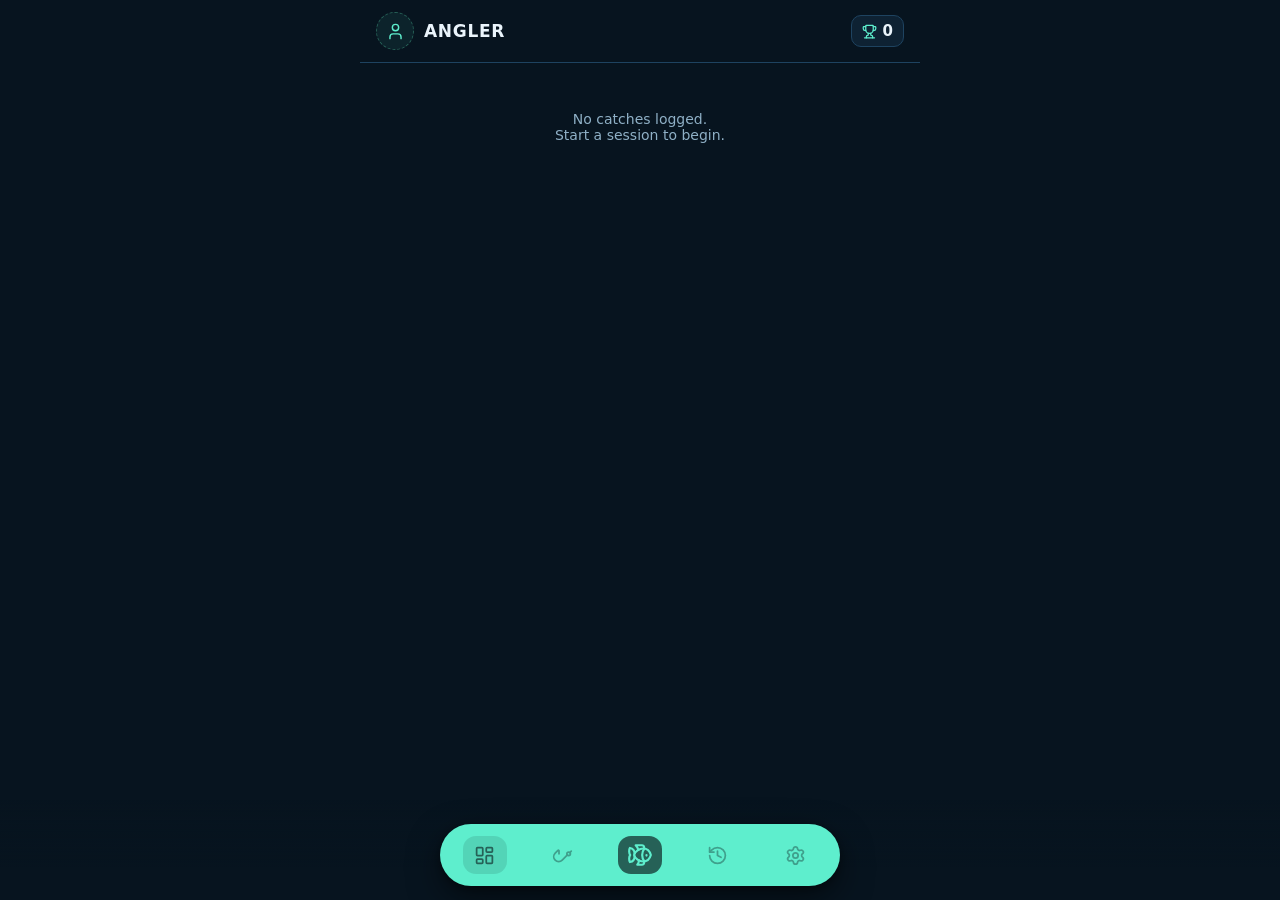
==== pages/app/index.html @ 23b70803 "Kerpesk 3.0 : PWA trilingue L'app parle desormais français, anglais et espagnol — celle du telephone" ====
<!doctype html>
<html lang="fr">
  <head>
    <meta charset="UTF-8" />
    <!-- Surtout pas d'`interactive-widget` ici : sur Android, `adjustResize` rétrécit déjà la
         fenêtre native, et demander en plus au moteur web de retrancher le clavier soustrait sa
         hauteur deux fois — la WebView tombait à 54 pixels sur Huawei. -->
    <meta name="viewport" content="width=device-width, initial-scale=1.0, viewport-fit=cover, maximum-scale=1" />
    <meta name="theme-color" content="#07141f" />
    <meta name="apple-mobile-web-app-capable" content="yes" />
    <meta name="apple-mobile-web-app-status-bar-style" content="black-translucent" />
    <link rel="icon" href="favicon-32.png" />
    <link rel="apple-touch-icon" href="apple-touch-icon.png" />
    <!-- iOS n'affiche un splash coloré que si l'image correspond exactement (en pixels) à
         l'appareil ; une par modèle listé dans scripts/build-splash.mjs. -->
    <link
      rel="apple-touch-startup-image"
      href="apple-splash-iphone-13-pro.png"
      media="(device-width: 390px) and (device-height: 844px) and (-webkit-device-pixel-ratio: 3) and (orientation: portrait)"
    />
    <title>Kerpesk — Carnet de pêche</title>
    <script type="module" crossorigin src="./assets/index-D8TaATjX.js"></script>
    <link rel="stylesheet" crossorigin href="./assets/index-BK7zhjWO.css">
  <link rel="manifest" href="./manifest.webmanifest"><script id="vite-plugin-pwa:register-sw" src="./registerSW.js"></script></head>
  <body>
    <div id="root"></div>
  </body>
</html>
---- pages/app/assets/index-BK7zhjWO.css ----
.leaflet-pane,.leaflet-tile,.leaflet-marker-icon,.leaflet-marker-shadow,.leaflet-tile-container,.leaflet-pane>svg,.leaflet-pane>canvas,.leaflet-zoom-box,.leaflet-image-layer,.leaflet-layer{position:absolute;top:0;left:0}.leaflet-container{overflow:hidden}.leaflet-tile,.leaflet-marker-icon,.leaflet-marker-shadow{-webkit-user-select:none;user-select:none;-webkit-user-drag:none}.leaflet-tile::selection{background:0 0}.leaflet-safari .leaflet-tile{image-rendering:-webkit-optimize-contrast}.leaflet-safari .leaflet-tile-container{-webkit-transform-origin:0 0;width:1600px;height:1600px}.leaflet-marker-icon,.leaflet-marker-shadow{display:block}.leaflet-container .leaflet-overlay-pane svg{max-width:none!important;max-height:none!important}.leaflet-container .leaflet-marker-pane img,.leaflet-container .leaflet-shadow-pane img,.leaflet-container .leaflet-tile-pane img,.leaflet-container img.leaflet-image-layer,.leaflet-container .leaflet-tile{width:auto;padding:0;max-width:none!important;max-height:none!important}.leaflet-container img.leaflet-tile{mix-blend-mode:plus-lighter}.leaflet-container.leaflet-touch-zoom{-ms-touch-action:pan-x pan-y;touch-action:pan-x pan-y}.leaflet-container.leaflet-touch-drag{-ms-touch-action:pinch-zoom;touch-action:none;touch-action:pinch-zoom}.leaflet-container.leaflet-touch-drag.leaflet-touch-zoom{-ms-touch-action:none;touch-action:none}.leaflet-container{-webkit-tap-highlight-color:transparent}.leaflet-container a{-webkit-tap-highlight-color:#33b5e566}.leaflet-tile{filter:inherit;visibility:hidden}.leaflet-tile-loaded{visibility:inherit}.leaflet-zoom-box{box-sizing:border-box;z-index:800;width:0;height:0}.leaflet-overlay-pane svg{-moz-user-select:none}.leaflet-pane{z-index:400}.leaflet-tile-pane{z-index:200}.leaflet-overlay-pane{z-index:400}.leaflet-shadow-pane{z-index:500}.leaflet-marker-pane{z-index:600}.leaflet-tooltip-pane{z-index:650}.leaflet-popup-pane{z-index:700}.leaflet-map-pane canvas{z-index:100}.leaflet-map-pane svg{z-index:200}.leaflet-vml-shape{width:1px;height:1px}.lvml{behavior:url(#default#VML);display:inline-block;position:absolute}.leaflet-control{z-index:800;pointer-events:visiblePainted;pointer-events:auto;position:relative}.leaflet-top,.leaflet-bottom{z-index:1000;pointer-events:none;position:absolute}.leaflet-top{top:0}.leaflet-right{right:0}.leaflet-bottom{bottom:0}.leaflet-left{left:0}.leaflet-control{float:left;clear:both}.leaflet-right .leaflet-control{float:right}.leaflet-top .leaflet-control{margin-top:10px}.leaflet-bottom .leaflet-control{margin-bottom:10px}.leaflet-left .leaflet-control{margin-left:10px}.leaflet-right .leaflet-control{margin-right:10px}.leaflet-fade-anim .leaflet-popup{opacity:0;transition:opacity .2s linear}.leaflet-fade-anim .leaflet-map-pane .leaflet-popup{opacity:1}.leaflet-zoom-animated{transform-origin:0 0}svg.leaflet-zoom-animated{will-change:transform}.leaflet-zoom-anim .leaflet-zoom-animated{-webkit-transition:-webkit-transform .25s cubic-bezier(0,0,.25,1);-moz-transition:-moz-transform .25s cubic-bezier(0,0,.25,1);transition:transform .25s cubic-bezier(0,0,.25,1)}.leaflet-zoom-anim .leaflet-tile,.leaflet-pan-anim .leaflet-tile{transition:none}.leaflet-zoom-anim .leaflet-zoom-hide{visibility:hidden}.leaflet-interactive{cursor:pointer}.leaflet-grab{cursor:-webkit-grab;cursor:-moz-grab;cursor:grab}.leaflet-crosshair,.leaflet-crosshair .leaflet-interactive{cursor:crosshair}.leaflet-popup-pane,.leaflet-control{cursor:auto}.leaflet-dragging .leaflet-grab,.leaflet-dragging .leaflet-grab .leaflet-interactive,.leaflet-dragging .leaflet-marker-draggable{cursor:move;cursor:-webkit-grabbing;cursor:-moz-grabbing;cursor:grabbing}.leaflet-marker-icon,.leaflet-marker-shadow,.leaflet-image-layer,.leaflet-pane>svg path,.leaflet-tile-container{pointer-events:none}.leaflet-marker-icon.leaflet-interactive,.leaflet-image-layer.leaflet-interactive,.leaflet-pane>svg path.leaflet-interactive,svg.leaflet-image-layer.leaflet-interactive path{pointer-events:visiblePainted;pointer-events:auto}.leaflet-container{outline-offset:1px;background:#ddd}.leaflet-container a{color:#0078a8}.leaflet-zoom-box{background:#ffffff80;border:2px dotted #38f}.leaflet-container{font-family:Helvetica Neue,Arial,Helvetica,sans-serif;font-size:.75rem;line-height:1.5}.leaflet-bar{border-radius:4px;box-shadow:0 1px 5px #000000a6}.leaflet-bar a{text-align:center;color:#000;background-color:#fff;border-bottom:1px solid #ccc;width:26px;height:26px;line-height:26px;text-decoration:none;display:block}.leaflet-bar a,.leaflet-control-layers-toggle{background-position:50%;background-repeat:no-repeat;display:block}.leaflet-bar a:hover,.leaflet-bar a:focus{background-color:#f4f4f4}.leaflet-bar a:first-child{border-top-left-radius:4px;border-top-right-radius:4px}.leaflet-bar a:last-child{border-bottom:none;border-bottom-right-radius:4px;border-bottom-left-radius:4px}.leaflet-bar a.leaflet-disabled{cursor:default;color:#bbb;background-color:#f4f4f4}.leaflet-touch .leaflet-bar a{width:30px;height:30px;line-height:30px}.leaflet-touch .leaflet-bar a:first-child{border-top-left-radius:2px;border-top-right-radius:2px}.leaflet-touch .leaflet-bar a:last-child{border-bottom-right-radius:2px;border-bottom-left-radius:2px}.leaflet-control-zoom-in,.leaflet-control-zoom-out{text-indent:1px;font:700 18px Lucida Console,Monaco,monospace}.leaflet-touch .leaflet-control-zoom-in,.leaflet-touch .leaflet-control-zoom-out{font-size:22px}.leaflet-control-layers{background:#fff;border-radius:5px;box-shadow:0 1px 5px #0006}.leaflet-control-layers-toggle{background-image:url([data-uri]);width:36px;height:36px}.leaflet-retina .leaflet-control-layers-toggle{background-image:url([data-uri]);background-size:26px 26px}.leaflet-touch .leaflet-control-layers-toggle{width:44px;height:44px}.leaflet-control-layers .leaflet-control-layers-list,.leaflet-control-layers-expanded .leaflet-control-layers-toggle{display:none}.leaflet-control-layers-expanded .leaflet-control-layers-list{display:block;position:relative}.leaflet-control-layers-expanded{color:#333;background:#fff;padding:6px 10px 6px 6px}.leaflet-control-layers-scrollbar{padding-right:5px;overflow:hidden scroll}.leaflet-control-layers-selector{margin-top:2px;position:relative;top:1px}.leaflet-control-layers label{font-size:1.08333em;display:block}.leaflet-control-layers-separator{border-top:1px solid #ddd;height:0;margin:5px -10px 5px -6px}.leaflet-default-icon-path{background-image:url([data-uri])}.leaflet-container .leaflet-control-attribution{background:#fffc;margin:0}.leaflet-control-attribution,.leaflet-control-scale-line{color:#333;padding:0 5px;line-height:1.4}.leaflet-control-attribution a{text-decoration:none}.leaflet-control-attribution a:hover,.leaflet-control-attribution a:focus{text-decoration:underline}.leaflet-attribution-flag{width:1em;height:.6669em;vertical-align:baseline!important;display:inline!important}.leaflet-left .leaflet-control-scale{margin-left:5px}.leaflet-bottom .leaflet-control-scale{margin-bottom:5px}.leaflet-control-scale-line{white-space:nowrap;box-sizing:border-box;text-shadow:1px 1px #fff;background:#fffc;border:2px solid #777;border-top:none;padding:2px 5px 1px;line-height:1.1}.leaflet-control-scale-line:not(:first-child){border-top:2px solid #777;border-bottom:none;margin-top:-2px}.leaflet-control-scale-line:not(:first-child):not(:last-child){border-bottom:2px solid #777}.leaflet-touch .leaflet-control-attribution,.leaflet-touch .leaflet-control-layers,.leaflet-touch .leaflet-bar{box-shadow:none}.leaflet-touch .leaflet-control-layers,.leaflet-touch .leaflet-bar{background-clip:padding-box;border:2px solid #0003}.leaflet-popup{text-align:center;margin-bottom:20px;position:absolute}.leaflet-popup-content-wrapper{text-align:left;border-radius:12px;padding:1px}.leaflet-popup-content{min-height:1px;margin:13px 24px 13px 20px;font-size:1.08333em;line-height:1.3}.leaflet-popup-content p{margin:1.3em 0}.leaflet-popup-tip-container{pointer-events:none;width:40px;height:20px;margin-top:-1px;margin-left:-20px;position:absolute;left:50%;overflow:hidden}.leaflet-popup-tip{pointer-events:auto;width:17px;height:17px;margin:-10px auto 0;padding:1px;transform:rotate(45deg)}.leaflet-popup-content-wrapper,.leaflet-popup-tip{color:#333;background:#fff;box-shadow:0 3px 14px #0006}.leaflet-container a.leaflet-popup-close-button{text-align:center;color:#757575;background:0 0;border:none;width:24px;height:24px;font:16px/24px Tahoma,Verdana,sans-serif;text-decoration:none;position:absolute;top:0;right:0}.leaflet-container a.leaflet-popup-close-button:hover,.leaflet-container a.leaflet-popup-close-button:focus{color:#585858}.leaflet-popup-scrolled{overflow:auto}.leaflet-oldie .leaflet-popup-content-wrapper{-ms-zoom:1}.leaflet-oldie .leaflet-popup-tip{-ms-filter:"progid:DXImageTransform.Microsoft.Matrix(M11=0.70710678, M12=0.70710678, M21=-0.70710678, M22=0.70710678)";width:24px;filter:progid:DXImageTransform.Microsoft.Matrix(M11=.707107, M12=.707107, M21=-.707107, M22=.707107);margin:0 auto}.leaflet-oldie .leaflet-control-zoom,.leaflet-oldie .leaflet-control-layers,.leaflet-oldie .leaflet-popup-content-wrapper,.leaflet-oldie .leaflet-popup-tip{border:1px solid #999}.leaflet-div-icon{background:#fff;border:1px solid #666}.leaflet-tooltip{color:#222;white-space:nowrap;-webkit-user-select:none;user-select:none;pointer-events:none;background-color:#fff;border:1px solid #fff;border-radius:3px;padding:6px;position:absolute;box-shadow:0 1px 3px #0006}.leaflet-tooltip.leaflet-interactive{cursor:pointer;pointer-events:auto}.leaflet-tooltip-top:before,.leaflet-tooltip-bottom:before,.leaflet-tooltip-left:before,.leaflet-tooltip-right:before{pointer-events:none;content:"";background:0 0;border:6px solid #0000;position:absolute}.leaflet-tooltip-bottom{margin-top:6px}.leaflet-tooltip-top{margin-top:-6px}.leaflet-tooltip-bottom:before,.leaflet-tooltip-top:before{margin-left:-6px;left:50%}.leaflet-tooltip-top:before{border-top-color:#fff;margin-bottom:-12px;bottom:0}.leaflet-tooltip-bottom:before{border-bottom-color:#fff;margin-top:-12px;margin-left:-6px;top:0}.leaflet-tooltip-left{margin-left:-6px}.leaflet-tooltip-right{margin-left:6px}.leaflet-tooltip-left:before,.leaflet-tooltip-right:before{margin-top:-6px;top:50%}.leaflet-tooltip-left:before{border-left-color:#fff;margin-right:-12px;right:0}.leaflet-tooltip-right:before{border-right-color:#fff;margin-left:-12px;left:0}@media print{.leaflet-control{-webkit-print-color-adjust:exact;print-color-adjust:exact}}.leaflet-cluster-anim .leaflet-marker-icon,.leaflet-cluster-anim .leaflet-marker-shadow{-webkit-transition:-webkit-transform .3s ease-out,opacity .3s ease-in;-o-transition:-o-transform .3s ease-out, opacity .3s ease-in;-moz-transition:-moz-transform .3s ease-out,opacity .3s ease-in;transition:transform .3s ease-out,opacity .3s ease-in}.leaflet-cluster-spider-leg{-webkit-transition:-webkit-stroke-dashoffset .3s ease-out,-webkit-stroke-opacity .3s ease-in;-o-transition:-o-stroke-dashoffset .3s ease-out, -o-stroke-opacity .3s ease-in;-moz-transition:-moz-stroke-dashoffset .3s ease-out,-moz-stroke-opacity .3s ease-in;transition:stroke-dashoffset .3s ease-out,stroke-opacity .3s ease-in}:root{--bg:#07141f;--surface:#0e2233;--surface-2:#143046;--line:#1e4360;--text:#eaf4fb;--muted:#8fb0c6;--accent:#5eeecd;--accent-dim:#266157;--warn:#ffb454;--danger:#ff6b6b;--radius:14px;--lightningcss-light: ;--lightningcss-dark:initial;color-scheme:dark}*{box-sizing:border-box;-webkit-tap-highlight-color:transparent}html,body,#root{min-height:100%}@supports (height:100dvh){html,body,#root{min-height:100dvh}}html{background:var(--bg)}body{background:var(--bg);color:var(--text);overscroll-behavior-y:none;margin:0;font-family:-apple-system,BlinkMacSystemFont,Segoe UI,system-ui,sans-serif;font-size:15px}.app{flex-direction:column;max-width:560px;min-height:100%;margin:0 auto;display:flex}.screen{padding:16px 16px calc(104px + env(safe-area-inset-bottom));flex:1}.topbar{z-index:10;padding:calc(12px + env(safe-area-inset-top)) 16px 12px;background:var(--bg);border-bottom:1px solid var(--line);justify-content:space-between;align-items:center;gap:12px;display:flex;position:sticky;top:0}.topbar h1{letter-spacing:.04em;text-transform:uppercase;margin:0;font-size:17px}.topbar-actions{gap:8px;display:flex}.topbar-back{align-items:center;gap:12px;display:flex}.capsule-badges{background:var(--surface);border:1px solid var(--line);color:inherit;font:inherit;font-variant-numeric:tabular-nums;cursor:pointer;border-radius:10px;flex-shrink:0;align-items:center;gap:6px;padding:6px 10px;font-weight:600;display:flex}.capsule-badges svg{color:var(--accent)}.capsule-badges:active{background:var(--surface-2)}.profil-lien{min-width:0;color:inherit;cursor:pointer;background:0 0;border:0;align-items:center;gap:10px;padding:0;display:flex}.profil-lien h1{text-overflow:ellipsis;white-space:nowrap;overflow:hidden}.profil-lien:active{opacity:.6}.avatar{object-fit:cover;background:var(--surface-2);border:1px solid var(--line);border-radius:50%;flex-shrink:0}.avatar.placeholder{letter-spacing:.04em;color:var(--accent);background:var(--surface-2);justify-content:center;align-items:center;font-weight:700;display:flex}.avatar.placeholder.vide{border:1.5px dashed var(--accent-dim);background:#5eeecd12}.profil-hero{flex-direction:column;align-items:center;padding:8px 0 4px;display:flex}.avatar-edit{cursor:pointer;background:0 0;border:0;border-radius:50%;padding:0;position:relative}.avatar-badge{background:var(--accent);color:#052015;border:3px solid var(--bg);border-radius:50%;justify-content:center;align-items:center;width:32px;height:32px;display:flex;position:absolute;bottom:0;right:0}.section-head{justify-content:space-between;align-items:baseline;gap:12px;display:flex}.section-head h2{margin-bottom:10px}.lien{color:var(--accent);cursor:pointer;background:0 0;border:0;padding:0;font-size:12px;font-weight:600}.lien:active{opacity:.6}.credit{text-align:center;color:var(--muted);opacity:.7;margin:28px 0 0;font-size:12px;line-height:1.5}.aide{color:var(--muted);margin:0;font-size:13px;line-height:1.45}.accordeon{border:0;border-bottom:1px solid var(--line);width:100%;color:var(--muted);letter-spacing:.08em;text-transform:uppercase;cursor:pointer;background:0 0;align-items:center;gap:8px;margin-bottom:10px;padding:8px 2px;font-size:12px;font-weight:600;display:flex}.accordeon:active{color:var(--text)}.accordeon .titre{text-align:left;flex:1}.accordeon .compteur{font-variant-numeric:tabular-nums;letter-spacing:0}.accordeon .compteur.complet{color:var(--accent)}.accordeon .chevron{flex-shrink:0;transition:transform .18s}.accordeon .chevron.ferme{transform:rotate(-90deg)}.onglets{background:var(--surface);border:1px solid var(--line);border-radius:12px;gap:4px;margin-bottom:10px;padding:4px;display:flex}.onglets button{min-width:0;color:var(--muted);cursor:pointer;background:0 0;border:0;border-radius:9px;flex:1;padding:9px 6px;font-size:12px;font-weight:600;line-height:1.2;transition:background .15s,color .15s}.onglets button.actif{background:var(--accent-dim);color:var(--accent)}.jauge{background:var(--surface-2);border:1px solid var(--line);border-radius:4px;height:8px;overflow:hidden}.jauge-fill{background:linear-gradient(90deg, var(--accent-dim), var(--accent));height:100%}.badge-row{opacity:.55;align-items:center}.badge-row.obtenu{opacity:1;border-color:var(--accent-dim)}.badge-icon{background:var(--surface-2);border:1px solid var(--line);width:42px;height:42px;color:var(--muted);border-radius:12px;flex-shrink:0;justify-content:center;align-items:center;display:flex}.badge-row.obtenu .badge-icon{border-color:var(--accent-dim);color:var(--accent);background:#5eeecd24}.badge-titre{font-size:14px;font-weight:600;line-height:1.25}.badge-row .meta{white-space:normal}.app:after{content:"";z-index:15;pointer-events:none;background:linear-gradient(to top, var(--bg) 32%, #07141f00);height:100px;position:fixed;bottom:0;left:0;right:0}.nav{bottom:calc(14px + env(safe-area-inset-bottom));z-index:20;background:var(--accent);border-radius:999px;align-items:center;width:calc(100% - 28px);max-width:400px;height:62px;margin:0 auto;padding:0 6px;display:flex;position:fixed;left:0;right:0;box-shadow:0 12px 32px #00000080,0 2px 8px #00000059}.nav button{min-width:0;height:100%;color:var(--accent-dim);opacity:.55;cursor:pointer;background:0 0;border:0;flex:1;justify-content:center;align-items:center;padding:0;display:flex}.nav button.active{opacity:1}.nav .nav-icone{border-radius:13px;justify-content:center;align-items:center;width:44px;height:38px;transition:background .18s,transform .15s;display:flex;position:relative}.nav button.active .nav-icone{background:#2661572e}.nav button:active .nav-icone{transform:scale(.9)}.nav button.centre{opacity:1;color:var(--accent)}.nav button.centre .nav-icone{background:var(--accent-dim)}.nav .dot{background:var(--warn);border:2.5px solid var(--accent);border-radius:50%;width:12px;height:12px;position:absolute;top:-3px;right:-3px}.kpi-grid{grid-template-columns:repeat(2,1fr);gap:10px;display:grid}.kpi{background:var(--surface);border:1px solid var(--line);border-radius:var(--radius);padding:12px}.kpi.wide{grid-column:span 2}.kpi-lien{text-align:left;width:100%;color:inherit;font:inherit;cursor:pointer;display:block;position:relative}.kpi-lien:active{background:var(--surface-2)}.kpi-pied{border-top:1px solid var(--line);color:var(--muted);justify-content:space-between;align-items:center;gap:8px;margin-top:12px;padding-top:10px;font-size:13px;display:flex}.kpi-pied svg{flex-shrink:0}.toasts{left:0;right:0;bottom:calc(90px + env(safe-area-inset-bottom));z-index:25;pointer-events:none;flex-direction:column;gap:8px;width:calc(100% - 28px);max-width:400px;margin:0 auto;display:flex;position:fixed}.toast{border:1px solid var(--accent-dim);background:var(--surface);width:100%;color:var(--text);text-align:left;font:inherit;cursor:pointer;pointer-events:auto;border-radius:16px;align-items:center;gap:12px;padding:12px 14px;animation:.28s toast-entree;display:flex;box-shadow:0 10px 28px #00000080}@keyframes toast-entree{0%{opacity:0;transform:translateY(14px)}}@media (prefers-reduced-motion:reduce){.toast{animation:none}}.toast-icone{border:1px solid var(--accent-dim);width:40px;height:40px;color:var(--accent);background:#5eeecd24;border-radius:12px;flex-shrink:0;justify-content:center;align-items:center;display:flex}.toast-texte{flex-direction:column;min-width:0;display:flex}.toast-titre{letter-spacing:.08em;text-transform:uppercase;color:var(--accent);font-size:10px;font-weight:700}.toast-badge{margin-top:2px;font-size:14px;font-weight:600;line-height:1.25}.kpi .label{letter-spacing:.06em;text-transform:uppercase;color:var(--muted);align-items:center;gap:7px;font-size:11px;display:flex}.kpi .label svg{color:var(--accent);flex-shrink:0}.kpi .value{margin-top:6px;font-size:26px;font-weight:700;line-height:1.1}.kpi .value.sm{font-size:17px}.kpi .hint{color:var(--muted);margin-top:2px;font-size:12px}.card{background:var(--surface);border:1px solid var(--line);border-radius:var(--radius);padding:14px}section{margin-top:22px}section>h2,.section-head h2{letter-spacing:.08em;text-transform:uppercase;color:var(--muted);margin:0 0 10px;font-size:12px}table{border-collapse:collapse;width:100%;font-size:13px}th,td{text-align:right;border-bottom:1px solid var(--line);padding:8px 6px}th{letter-spacing:.06em;text-transform:uppercase;color:var(--muted);font-size:10px;font-weight:600}th:first-child,td:first-child{text-align:left}tr:last-child td{border-bottom:0}td.zero{color:#3a5f7a}.scroll-x{-webkit-overflow-scrolling:touch;overflow-x:auto}.card.scroll-x{padding-left:0;padding-right:0}.scroll-x th:first-child,.scroll-x td:first-child{padding-left:14px}.scroll-x th:last-child,.scroll-x td:last-child{padding-right:14px}.scroll-x th,.scroll-x td{white-space:nowrap}.scroll-x td:first-child{padding-right:14px}.scroll-x th:first-child,.scroll-x td:first-child{z-index:1;background:var(--surface);box-shadow:1px 0 0 var(--line);position:sticky;left:0}.etat-maree{font-variant-numeric:tabular-nums;align-items:center;gap:4px;display:inline-flex}.etat-maree svg{color:var(--accent);flex-shrink:0}.bar-row{grid-template-columns:1fr auto;align-items:center;gap:8px;margin-bottom:10px;display:grid}.bar-row:last-child{margin-bottom:0}.bar-label{font-size:13px}.bar-track{background:var(--surface-2);border-radius:3px;grid-column:1/-1;height:6px;overflow:hidden}.bar-fill{background:linear-gradient(90deg, var(--accent-dim), var(--accent));border-radius:3px;height:100%}.bar-meta{color:var(--muted);white-space:nowrap;font-size:12px}button{font:inherit}.btn{border:1px solid var(--line);background:var(--surface-2);color:var(--text);cursor:pointer;border-radius:12px;justify-content:center;align-items:center;gap:8px;padding:12px 16px;font-weight:600;display:inline-flex}.btn.primary{background:var(--accent);border-color:var(--accent);color:#052015}.btn.danger{border-color:var(--danger);color:var(--danger);background:0 0}.btn.ghost{background:0 0}.btn.block{width:100%}.btn.big{border-radius:16px;padding:18px;font-size:16px}.btn:disabled{opacity:.45;cursor:not-allowed}.icon-btn{border:1px solid var(--line);background:var(--surface);width:36px;height:36px;color:var(--muted);cursor:pointer;border-radius:10px;justify-content:center;align-items:center;display:inline-flex}.list{flex-direction:column;gap:8px;display:flex}.row{background:var(--surface);border:1px solid var(--line);border-radius:var(--radius);align-items:center;gap:12px;padding:12px;display:flex}.row .grow{flex:1;min-width:0}.row .title{text-overflow:ellipsis;white-space:nowrap;font-weight:600;overflow:hidden}.row .meta{color:var(--muted);margin-top:2px;font-size:12px}.badge{background:var(--surface-2);border:1px solid var(--line);color:var(--muted);border-radius:999px;padding:3px 8px;font-size:11px;font-weight:600;display:inline-block}.badge.accent{border-color:var(--accent-dim);color:var(--accent);background:#5eeecd1f}.row.as-button{text-align:left;width:100%;color:inherit;font:inherit;cursor:pointer}.row.as-button:active{background:var(--surface-2)}.detail-head{align-items:center;gap:12px;margin-bottom:16px;display:flex}.detail-title{font-size:17px;font-weight:700;line-height:1.2}button.detail-title.modifiable{color:inherit;font:inherit;text-align:left;cursor:pointer;background:0 0;border:0;align-items:center;gap:8px;padding:0;font-size:17px;font-weight:700;display:flex}button.detail-title.modifiable svg{color:var(--muted);flex-shrink:0}button.detail-title.modifiable:active{opacity:.6}.detail-sub{color:var(--muted);margin-top:2px;font-size:12px}.detail-sub:first-letter{text-transform:uppercase}.kv{grid-template-columns:auto 1fr;gap:9px 16px;font-size:13px;display:grid}.kv .k{color:var(--muted);white-space:nowrap}.kv .v{text-align:right;font-weight:600}.empty{text-align:center;color:var(--muted);padding:32px 16px;font-size:14px}.field{margin-bottom:12px;display:block}.field>span{letter-spacing:.06em;text-transform:uppercase;color:var(--muted);margin-bottom:5px;font-size:11px;display:block}input,select{border:1px solid var(--line);background:var(--surface-2);width:100%;color:var(--text);font:inherit;appearance:none;border-radius:12px;padding:12px}select{background-image:url("data:image/svg+xml,%3Csvg xmlns='http://www.w3.org/2000/svg' width='20' height='20' viewBox='0 0 24 24' fill='none' stroke='%238fb0c6' stroke-width='2' stroke-linecap='round' stroke-linejoin='round'%3E%3Cpath d='m6 9 6 6 6-6'/%3E%3C/svg%3E");background-position:right 10px center;background-repeat:no-repeat;padding-right:36px}input:focus,select:focus{outline:2px solid var(--accent-dim);outline-offset:1px}.field-row{grid-template-columns:1fr 1fr;gap:10px;display:grid}.mesure-leurre{gap:6px;display:flex}.mesure-leurre input{min-width:0}.mesure-leurre select{background-position:right 6px center;flex-shrink:0;width:auto;padding-left:8px;padding-right:28px}.credit-source{border-top:1px solid var(--line);opacity:.75;margin-top:10px;padding-top:10px;font-size:11px}.bandeau-conditions{background:var(--surface);border:1px solid var(--line);width:100%;color:var(--text);font:inherit;text-align:left;cursor:pointer;border-radius:12px;align-items:center;gap:9px;margin-bottom:14px;padding:11px 12px;font-size:14px;font-weight:600;display:flex}.bandeau-conditions:active{background:var(--surface-2)}.bandeau-conditions>svg:first-child{color:var(--accent);flex-shrink:0}.bandeau-conditions .grow{text-overflow:ellipsis;white-space:nowrap;flex:1;min-width:0;overflow:hidden}.bandeau-action{letter-spacing:.02em;color:var(--muted);flex-shrink:0;font-size:11px;font-weight:600}.bandeau-conditions>svg:last-child{color:var(--muted);flex-shrink:0}.historique-leurres{border-top:1px solid var(--line);margin-top:14px;padding-top:12px}.historique-titre{letter-spacing:.07em;text-transform:uppercase;color:var(--muted);margin-bottom:8px;font-size:10px;font-weight:700}.periode{border-bottom:1px solid #1e436080;grid-template-columns:auto 1fr auto;align-items:baseline;gap:10px;padding:7px 0;font-size:13px;display:grid}.periode:last-child{border-bottom:0}.periode-heure{font-variant-numeric:tabular-nums;color:var(--muted);font-size:12px}.periode-nom{text-overflow:ellipsis;white-space:nowrap;min-width:0;overflow:hidden}.periode-duree{color:var(--muted);white-space:nowrap;font-size:12px}.periode-prises,.periode.active .periode-nom{color:var(--accent);font-weight:700}.periode.active .periode-heure:before{content:"● ";color:var(--accent);font-size:9px}.autocomplete{position:relative}.autocomplete-liste{z-index:5;background:var(--surface-2);border:1px solid var(--line);border-radius:12px;max-height:190px;position:absolute;top:calc(100% + 4px);left:0;right:0;overflow-y:auto;box-shadow:0 10px 24px #00000073}.autocomplete-liste button{border:0;border-bottom:1px solid var(--line);width:100%;color:var(--text);font:inherit;text-align:left;cursor:pointer;background:0 0;justify-content:space-between;align-items:baseline;gap:12px;padding:11px 12px;display:flex}.autocomplete-liste button:last-child{border-bottom:0}.autocomplete-liste button:active{background:var(--surface);color:var(--accent)}.autocomplete-hint{color:var(--muted);font-variant-numeric:tabular-nums;flex-shrink:0;font-size:12px}.autocomplete-chevron{color:var(--muted);pointer-events:none;transition:transform .18s;position:absolute;top:13px;right:10px}.autocomplete-chevron.ouvert{transform:rotate(180deg)}.autocomplete input{padding-right:36px}.case{cursor:pointer;align-items:center;gap:10px;font-size:14px;display:flex}.case-relachee{margin-bottom:12px}.palmares-titre{letter-spacing:.06em;text-transform:uppercase;color:var(--muted);margin:12px 0 8px;font-size:11px;font-weight:700}.palmares-titre:first-child{margin-top:0}body.clavier-ouvert .nav{display:none}body.clavier-ouvert .backdrop{bottom:var(--clavier,0px)}body.clavier-ouvert .sheet{max-height:calc(90vh - var(--clavier,0px))}.mention-titre{color:var(--text);margin-bottom:4px;font-size:13px;font-weight:700}.mention-ligne{justify-content:space-between;gap:12px;padding:5px 0;font-size:13px;display:flex}.mention-licence{color:var(--muted)}.carte-cadre{border-radius:var(--radius);border:1px solid var(--line);position:relative;overflow:hidden}.carte{background:var(--surface-2);height:240px}.carte-voile{z-index:500;color:var(--text);font:inherit;cursor:pointer;background:#07141f59;border:0;justify-content:center;align-items:flex-end;padding-bottom:14px;font-size:12px;display:flex;position:absolute;inset:0}.carte-pin{background:var(--accent);border:2px solid var(--bg);color:var(--bg);border-radius:999px;place-content:center;font-size:12px;font-weight:700;display:grid;box-shadow:0 2px 6px #0006}.carte-pin svg{width:16px;height:16px}.leaflet-container .leaflet-control-attribution{color:var(--muted);background:#07141fbf;font-size:10px}.leaflet-container .leaflet-control-attribution a{color:var(--accent)}.photo-label{letter-spacing:.06em;text-transform:uppercase;color:var(--muted);margin-bottom:5px;font-size:11px;display:block}.photo-ajout{justify-content:center}.photo-apercu{border:1px solid var(--line);border-radius:12px;position:relative;overflow:hidden}.photo-apercu img{object-fit:cover;width:100%;max-height:240px;display:block}.photo-apercu .icon-btn{background:#07141fb8;position:absolute;top:8px;right:8px}.vignette{object-fit:cover;border-radius:10px;flex-shrink:0;width:44px;height:44px;margin-right:10px}@keyframes tourne{to{transform:rotate(1turn)}}.tourne{animation:1s linear infinite tourne}.case input[type=checkbox]{border:1.5px solid var(--line);background:var(--surface-2);border-radius:8px;flex-shrink:0;place-content:center;width:24px;height:24px;margin:0;padding:0;transition:background .15s,border-color .15s;display:grid}.case input[type=checkbox]:before{content:"";clip-path:polygon(14% 44%,0 65%,50% 100%,100% 16%,80% 0%,43% 62%);background:#052015;width:13px;height:13px;transition:transform .14s ease-in-out;transform:scale(0)}.case input[type=checkbox]:checked{background:var(--accent);border-color:var(--accent)}.case input[type=checkbox]:checked:before{transform:scale(1)}.case:has(input:checked){color:var(--accent)}.etales{flex-direction:column;gap:8px;margin-top:4px;display:flex}.etale{grid-template-columns:18px 1fr 1fr 62px;align-items:center;gap:8px;display:grid}.etale input,.etale select{padding:10px}.etale select{background-position:right 6px center;background-size:15px;padding-right:26px}.etale-rang{color:var(--muted);text-align:center;font-size:12px;font-weight:700}.etale-type{text-align:center;color:var(--accent);padding:10px 0;font-size:13px;font-weight:700}.calcule{background:var(--surface-2);border:1px solid var(--line);border-radius:12px;justify-content:space-between;align-items:baseline;gap:12px;margin-bottom:12px;padding:11px 12px;font-size:13px;font-weight:600;display:flex}.calcule-label{letter-spacing:.06em;text-transform:uppercase;color:var(--muted);font-size:11px}.calcule-absent{text-align:right;color:var(--muted);font-weight:400}.controle-taille{border:1px solid var(--line);background:var(--surface-2);width:100%;color:var(--muted);border-radius:12px;align-items:center;gap:7px;margin-bottom:12px;padding:8px 12px;font-size:12.5px;line-height:1.35;display:flex}.controle-taille svg{flex-shrink:0}.controle-taille.placeholder{opacity:.6}.controle-taille.ok{color:var(--accent);border-color:var(--accent-dim)}.controle-taille.alerte{color:var(--warn)}.controle-taille-info{color:var(--muted);cursor:pointer;background:0 0;border:0;flex-shrink:0;padding:0;display:flex}.liste-sources{margin:0;padding-left:18px}.liste-sources li{margin-bottom:6px;line-height:1.45}.verrou{border:1px dashed var(--line);background:#07141f80;border-radius:12px;margin-top:4px;padding:12px}.verrou-titre{letter-spacing:.07em;text-transform:uppercase;color:var(--muted);align-items:center;gap:6px;margin-bottom:10px;font-size:10px;font-weight:700;display:flex}.marque{letter-spacing:.02em;text-transform:uppercase;color:var(--warn);vertical-align:middle;background:#ffb45424;border:1px solid #ffb45466;border-radius:999px;align-items:center;gap:3px;margin-left:8px;padding:2px 7px;font-size:10px;font-weight:600;display:inline-flex}.marque.relachee{border-color:var(--accent-dim);color:var(--accent);background:#5eeecd1f}.backdrop{z-index:1000;background:#030a10b3;justify-content:center;align-items:flex-end;display:flex;position:fixed;inset:0}.sheet{width:100%;max-width:560px;max-height:90vh;padding:16px 16px calc(24px + env(safe-area-inset-bottom));background:var(--surface);border-top:1px solid var(--line);border-radius:20px 20px 0 0;overflow-y:auto}.sheet h2{margin:0;font-size:16px}@supports (height:100dvh){.sheet{max-height:90dvh}}.sheet{transition:transform .22s}.sheet-poignee{background:var(--line);border-radius:2px;width:40px;height:4px;margin:-4px auto 12px}.sheet-entete{justify-content:space-between;align-items:center;gap:12px;margin-bottom:14px;display:flex}.sheet-fermer{background:var(--surface-2);width:32px;height:32px;color:var(--muted);cursor:pointer;border:0;border-radius:50%;flex-shrink:0;justify-content:center;align-items:center;margin-left:auto;display:flex}.sheet-fermer:active{background:var(--line);color:var(--text)}.sheet-actions{grid-template-columns:1fr 1fr;gap:10px;margin-top:16px;display:grid}.session-hero{background:linear-gradient(160deg, var(--surface-2), var(--surface));border:1px solid var(--line);text-align:center;border-radius:18px;padding:20px}.session-hero .timer{font-variant-numeric:tabular-nums;letter-spacing:.02em;font-size:40px;font-weight:700}.session-hero .since{color:var(--muted);margin-top:4px;font-size:13px}.gps{border:1px solid var(--line);text-align:left;background:#07141f80;border-radius:12px;align-items:center;gap:10px;margin-top:14px;padding:12px;font-size:13px;display:flex}.gps .coords{font-variant-numeric:tabular-nums;color:var(--muted);word-break:break-all;font-size:12px}.stat-inline{gap:10px;margin-top:12px;display:flex}.stat-inline>div{background:var(--surface);border:1px solid var(--line);text-align:center;border-radius:12px;flex:1;padding:10px}.stat-inline .n{font-size:20px;font-weight:700}.stat-inline .l{letter-spacing:.06em;text-transform:uppercase;color:var(--muted);font-size:10px}.chips{flex-wrap:wrap;gap:8px;display:flex}.chip{border:1px solid var(--line);background:var(--surface-2);color:var(--muted);cursor:pointer;border-radius:999px;padding:8px 12px;font-size:13px;font-weight:600}.chip.on{border-color:var(--accent);color:var(--accent);background:#5eeecd26}.region-bassin{color:var(--muted);text-transform:none;letter-spacing:0;font-weight:400}.region-chiffres{grid-template-columns:repeat(2,1fr);gap:12px;display:grid}.region-chiffre .label{letter-spacing:.06em;text-transform:uppercase;color:var(--muted);align-items:center;gap:6px;font-size:11px;display:flex}.region-chiffre .label svg{color:var(--accent);flex-shrink:0}.region-chiffre .valeur{margin-top:3px;font-size:21px;font-weight:700}.region-chiffre .hint,.region-leurre .hint{color:var(--muted);margin-top:2px;font-size:12px}.region-leurre{border-top:1px solid var(--line);margin-top:14px;padding-top:12px}.region-leurre .label{letter-spacing:.06em;text-transform:uppercase;color:var(--muted);font-size:11px}.region-leurre .valeur{margin-top:3px;font-weight:600}.region-especes{border-top:1px solid var(--line);margin-top:14px;padding-top:4px}.montage-emplacement{align-items:center;gap:8px;display:flex}.montage-emplacement select{flex:1;min-width:0}.montage-emplacement .icon-btn{flex-shrink:0}.sous-titre{letter-spacing:.06em;text-transform:uppercase;color:var(--muted);margin:16px 0 8px;font-size:11px}.icon-btn .favori{color:var(--accent);fill:var(--accent)}.carte-montage{background:var(--surface);border:1px solid var(--line);border-radius:var(--radius);padding:12px}.carte-montage .corps{align-items:flex-start;gap:12px;display:flex}.carte-montage .grow{flex:1;min-width:0}.carte-montage .title{font-weight:600}.carte-montage .meta{color:var(--muted);margin-top:2px;font-size:12px}.carte-montage .actions{border-top:1px solid var(--line);justify-content:flex-end;gap:8px;margin-top:12px;padding-top:10px;display:flex}.carte-montage .actions .stats-montage{gap:7px;margin-right:auto;padding:7px 12px;font-size:13px}.champs-materiel{gap:10px;display:grid}.apercu-partage{justify-content:center;margin-bottom:14px;display:flex}.apercu-partage img{border:1px solid var(--line);border-radius:14px;width:auto;max-height:48vh}.case-partage{margin-bottom:14px}.backdrop-centre{align-items:center;padding:24px}.popin{background:var(--surface);border:1px solid var(--line);border-radius:18px;width:100%;max-width:420px;padding:20px;box-shadow:0 24px 60px #00000080}.popin-titre{letter-spacing:0;text-transform:none;color:var(--text);margin:0 0 10px;font-size:17px;font-weight:700}.popin-actions{grid-template-columns:1fr 1fr;gap:10px;margin-top:16px;display:grid}.case-export{margin:14px 0}.choix-photo{scrollbar-width:none;gap:8px;margin-bottom:14px;padding-bottom:4px;display:flex;overflow-x:auto}.choix-photo::-webkit-scrollbar{display:none}.choix-photo .vignette{background:var(--surface-2);cursor:pointer;border:2px solid #0000;border-radius:12px;flex-shrink:0;width:54px;height:54px;padding:0;overflow:hidden}.choix-photo .vignette img{object-fit:cover;width:100%;height:100%;display:block}.choix-photo .vignette.sans{color:var(--muted);place-content:center;display:grid}.choix-photo .vignette.actif{border-color:var(--accent)}.choix-photo .vignette.actif.sans{color:var(--accent)}
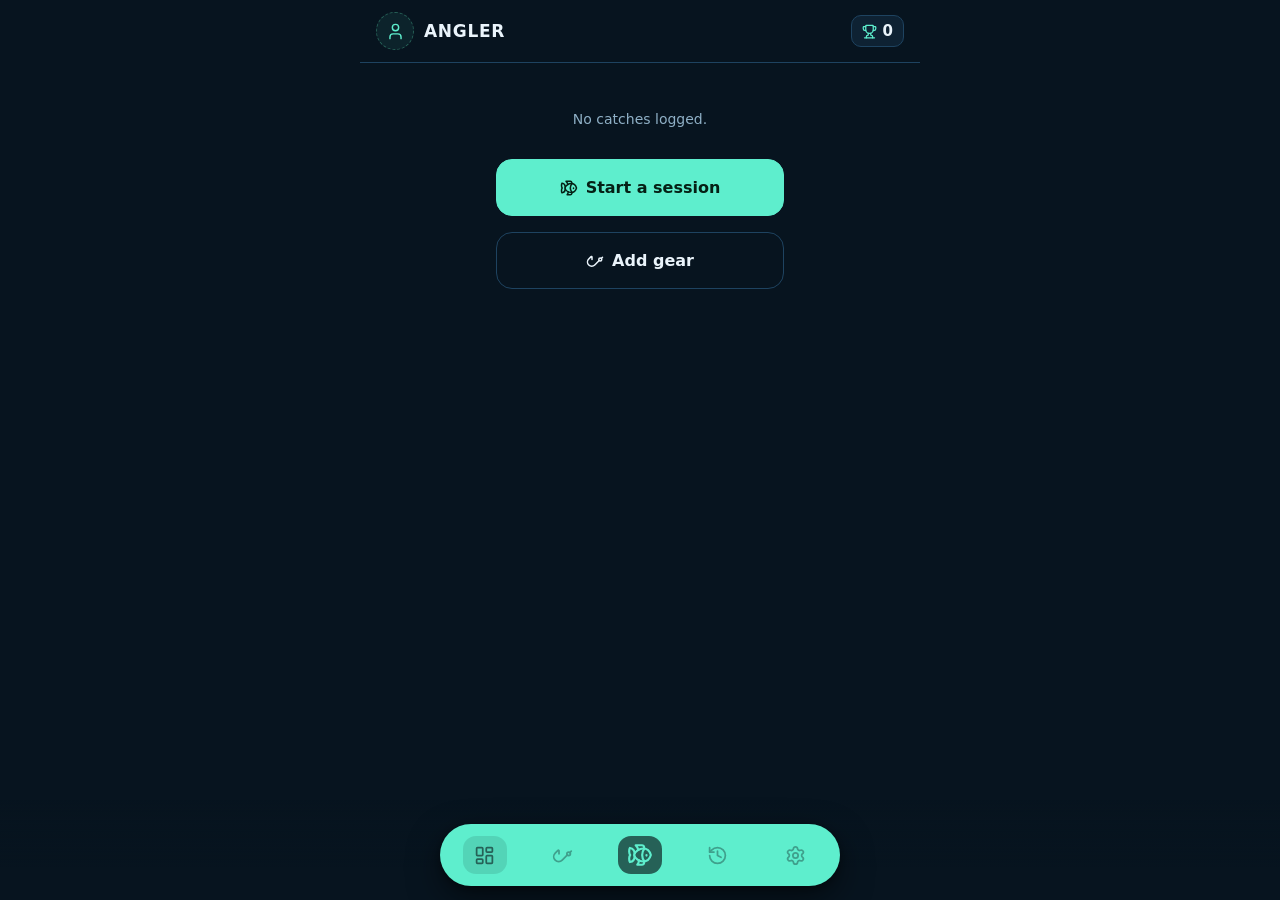
==== commit dc9cf457: "Kerpesk 3.1 : deux ecrans qui plantaient, et un carnet importe qui emportait tout Les statistiques p" ====
--- a/pages/app/index.html
+++ b/pages/app/index.html
@@ -19,8 +19,8 @@
       media="(device-width: 390px) and (device-height: 844px) and (-webkit-device-pixel-ratio: 3) and (orientation: portrait)"
     />
     <title>Kerpesk — Carnet de pêche</title>
-    <script type="module" crossorigin src="./assets/index-D8TaATjX.js"></script>
-    <link rel="stylesheet" crossorigin href="./assets/index-BK7zhjWO.css">
+    <script type="module" crossorigin src="./assets/index-D0KcK35O.js"></script>
+    <link rel="stylesheet" crossorigin href="./assets/index-Dh51hYew.css">
   <link rel="manifest" href="./manifest.webmanifest"><script id="vite-plugin-pwa:register-sw" src="./registerSW.js"></script></head>
   <body>
     <div id="root"></div>
--- a/pages/app/assets/index-Dh51hYew.css
+++ b/pages/app/assets/index-Dh51hYew.css
@@ -0,0 +1 @@
+.leaflet-pane,.leaflet-tile,.leaflet-marker-icon,.leaflet-marker-shadow,.leaflet-tile-container,.leaflet-pane>svg,.leaflet-pane>canvas,.leaflet-zoom-box,.leaflet-image-layer,.leaflet-layer{position:absolute;top:0;left:0}.leaflet-container{overflow:hidden}.leaflet-tile,.leaflet-marker-icon,.leaflet-marker-shadow{-webkit-user-select:none;user-select:none;-webkit-user-drag:none}.leaflet-tile::selection{background:0 0}.leaflet-safari .leaflet-tile{image-rendering:-webkit-optimize-contrast}.leaflet-safari .leaflet-tile-container{-webkit-transform-origin:0 0;width:1600px;height:1600px}.leaflet-marker-icon,.leaflet-marker-shadow{display:block}.leaflet-container .leaflet-overlay-pane svg{max-width:none!important;max-height:none!important}.leaflet-container .leaflet-marker-pane img,.leaflet-container .leaflet-shadow-pane img,.leaflet-container .leaflet-tile-pane img,.leaflet-container img.leaflet-image-layer,.leaflet-container .leaflet-tile{width:auto;padding:0;max-width:none!important;max-height:none!important}.leaflet-container img.leaflet-tile{mix-blend-mode:plus-lighter}.leaflet-container.leaflet-touch-zoom{-ms-touch-action:pan-x pan-y;touch-action:pan-x pan-y}.leaflet-container.leaflet-touch-drag{-ms-touch-action:pinch-zoom;touch-action:none;touch-action:pinch-zoom}.leaflet-container.leaflet-touch-drag.leaflet-touch-zoom{-ms-touch-action:none;touch-action:none}.leaflet-container{-webkit-tap-highlight-color:transparent}.leaflet-container a{-webkit-tap-highlight-color:#33b5e566}.leaflet-tile{filter:inherit;visibility:hidden}.leaflet-tile-loaded{visibility:inherit}.leaflet-zoom-box{box-sizing:border-box;z-index:800;width:0;height:0}.leaflet-overlay-pane svg{-moz-user-select:none}.leaflet-pane{z-index:400}.leaflet-tile-pane{z-index:200}.leaflet-overlay-pane{z-index:400}.leaflet-shadow-pane{z-index:500}.leaflet-marker-pane{z-index:600}.leaflet-tooltip-pane{z-index:650}.leaflet-popup-pane{z-index:700}.leaflet-map-pane canvas{z-index:100}.leaflet-map-pane svg{z-index:200}.leaflet-vml-shape{width:1px;height:1px}.lvml{behavior:url(#default#VML);display:inline-block;position:absolute}.leaflet-control{z-index:800;pointer-events:visiblePainted;pointer-events:auto;position:relative}.leaflet-top,.leaflet-bottom{z-index:1000;pointer-events:none;position:absolute}.leaflet-top{top:0}.leaflet-right{right:0}.leaflet-bottom{bottom:0}.leaflet-left{left:0}.leaflet-control{float:left;clear:both}.leaflet-right .leaflet-control{float:right}.leaflet-top .leaflet-control{margin-top:10px}.leaflet-bottom .leaflet-control{margin-bottom:10px}.leaflet-left .leaflet-control{margin-left:10px}.leaflet-right .leaflet-control{margin-right:10px}.leaflet-fade-anim .leaflet-popup{opacity:0;transition:opacity .2s linear}.leaflet-fade-anim .leaflet-map-pane .leaflet-popup{opacity:1}.leaflet-zoom-animated{transform-origin:0 0}svg.leaflet-zoom-animated{will-change:transform}.leaflet-zoom-anim .leaflet-zoom-animated{-webkit-transition:-webkit-transform .25s cubic-bezier(0,0,.25,1);-moz-transition:-moz-transform .25s cubic-bezier(0,0,.25,1);transition:transform .25s cubic-bezier(0,0,.25,1)}.leaflet-zoom-anim .leaflet-tile,.leaflet-pan-anim .leaflet-tile{transition:none}.leaflet-zoom-anim .leaflet-zoom-hide{visibility:hidden}.leaflet-interactive{cursor:pointer}.leaflet-grab{cursor:-webkit-grab;cursor:-moz-grab;cursor:grab}.leaflet-crosshair,.leaflet-crosshair .leaflet-interactive{cursor:crosshair}.leaflet-popup-pane,.leaflet-control{cursor:auto}.leaflet-dragging .leaflet-grab,.leaflet-dragging .leaflet-grab .leaflet-interactive,.leaflet-dragging .leaflet-marker-draggable{cursor:move;cursor:-webkit-grabbing;cursor:-moz-grabbing;cursor:grabbing}.leaflet-marker-icon,.leaflet-marker-shadow,.leaflet-image-layer,.leaflet-pane>svg path,.leaflet-tile-container{pointer-events:none}.leaflet-marker-icon.leaflet-interactive,.leaflet-image-layer.leaflet-interactive,.leaflet-pane>svg path.leaflet-interactive,svg.leaflet-image-layer.leaflet-interactive path{pointer-events:visiblePainted;pointer-events:auto}.leaflet-container{outline-offset:1px;background:#ddd}.leaflet-container a{color:#0078a8}.leaflet-zoom-box{background:#ffffff80;border:2px dotted #38f}.leaflet-container{font-family:Helvetica Neue,Arial,Helvetica,sans-serif;font-size:.75rem;line-height:1.5}.leaflet-bar{border-radius:4px;box-shadow:0 1px 5px #000000a6}.leaflet-bar a{text-align:center;color:#000;background-color:#fff;border-bottom:1px solid #ccc;width:26px;height:26px;line-height:26px;text-decoration:none;display:block}.leaflet-bar a,.leaflet-control-layers-toggle{background-position:50%;background-repeat:no-repeat;display:block}.leaflet-bar a:hover,.leaflet-bar a:focus{background-color:#f4f4f4}.leaflet-bar a:first-child{border-top-left-radius:4px;border-top-right-radius:4px}.leaflet-bar a:last-child{border-bottom:none;border-bottom-right-radius:4px;border-bottom-left-radius:4px}.leaflet-bar a.leaflet-disabled{cursor:default;color:#bbb;background-color:#f4f4f4}.leaflet-touch .leaflet-bar a{width:30px;height:30px;line-height:30px}.leaflet-touch .leaflet-bar a:first-child{border-top-left-radius:2px;border-top-right-radius:2px}.leaflet-touch .leaflet-bar a:last-child{border-bottom-right-radius:2px;border-bottom-left-radius:2px}.leaflet-control-zoom-in,.leaflet-control-zoom-out{text-indent:1px;font:700 18px Lucida Console,Monaco,monospace}.leaflet-touch .leaflet-control-zoom-in,.leaflet-touch .leaflet-control-zoom-out{font-size:22px}.leaflet-control-layers{background:#fff;border-radius:5px;box-shadow:0 1px 5px #0006}.leaflet-control-layers-toggle{background-image:url([data-uri]);width:36px;height:36px}.leaflet-retina .leaflet-control-layers-toggle{background-image:url([data-uri]);background-size:26px 26px}.leaflet-touch .leaflet-control-layers-toggle{width:44px;height:44px}.leaflet-control-layers .leaflet-control-layers-list,.leaflet-control-layers-expanded .leaflet-control-layers-toggle{display:none}.leaflet-control-layers-expanded .leaflet-control-layers-list{display:block;position:relative}.leaflet-control-layers-expanded{color:#333;background:#fff;padding:6px 10px 6px 6px}.leaflet-control-layers-scrollbar{padding-right:5px;overflow:hidden scroll}.leaflet-control-layers-selector{margin-top:2px;position:relative;top:1px}.leaflet-control-layers label{font-size:1.08333em;display:block}.leaflet-control-layers-separator{border-top:1px solid #ddd;height:0;margin:5px -10px 5px -6px}.leaflet-default-icon-path{background-image:url([data-uri])}.leaflet-container .leaflet-control-attribution{background:#fffc;margin:0}.leaflet-control-attribution,.leaflet-control-scale-line{color:#333;padding:0 5px;line-height:1.4}.leaflet-control-attribution a{text-decoration:none}.leaflet-control-attribution a:hover,.leaflet-control-attribution a:focus{text-decoration:underline}.leaflet-attribution-flag{width:1em;height:.6669em;vertical-align:baseline!important;display:inline!important}.leaflet-left .leaflet-control-scale{margin-left:5px}.leaflet-bottom .leaflet-control-scale{margin-bottom:5px}.leaflet-control-scale-line{white-space:nowrap;box-sizing:border-box;text-shadow:1px 1px #fff;background:#fffc;border:2px solid #777;border-top:none;padding:2px 5px 1px;line-height:1.1}.leaflet-control-scale-line:not(:first-child){border-top:2px solid #777;border-bottom:none;margin-top:-2px}.leaflet-control-scale-line:not(:first-child):not(:last-child){border-bottom:2px solid #777}.leaflet-touch .leaflet-control-attribution,.leaflet-touch .leaflet-control-layers,.leaflet-touch .leaflet-bar{box-shadow:none}.leaflet-touch .leaflet-control-layers,.leaflet-touch .leaflet-bar{background-clip:padding-box;border:2px solid #0003}.leaflet-popup{text-align:center;margin-bottom:20px;position:absolute}.leaflet-popup-content-wrapper{text-align:left;border-radius:12px;padding:1px}.leaflet-popup-content{min-height:1px;margin:13px 24px 13px 20px;font-size:1.08333em;line-height:1.3}.leaflet-popup-content p{margin:1.3em 0}.leaflet-popup-tip-container{pointer-events:none;width:40px;height:20px;margin-top:-1px;margin-left:-20px;position:absolute;left:50%;overflow:hidden}.leaflet-popup-tip{pointer-events:auto;width:17px;height:17px;margin:-10px auto 0;padding:1px;transform:rotate(45deg)}.leaflet-popup-content-wrapper,.leaflet-popup-tip{color:#333;background:#fff;box-shadow:0 3px 14px #0006}.leaflet-container a.leaflet-popup-close-button{text-align:center;color:#757575;background:0 0;border:none;width:24px;height:24px;font:16px/24px Tahoma,Verdana,sans-serif;text-decoration:none;position:absolute;top:0;right:0}.leaflet-container a.leaflet-popup-close-button:hover,.leaflet-container a.leaflet-popup-close-button:focus{color:#585858}.leaflet-popup-scrolled{overflow:auto}.leaflet-oldie .leaflet-popup-content-wrapper{-ms-zoom:1}.leaflet-oldie .leaflet-popup-tip{-ms-filter:"progid:DXImageTransform.Microsoft.Matrix(M11=0.70710678, M12=0.70710678, M21=-0.70710678, M22=0.70710678)";width:24px;filter:progid:DXImageTransform.Microsoft.Matrix(M11=.707107, M12=.707107, M21=-.707107, M22=.707107);margin:0 auto}.leaflet-oldie .leaflet-control-zoom,.leaflet-oldie .leaflet-control-layers,.leaflet-oldie .leaflet-popup-content-wrapper,.leaflet-oldie .leaflet-popup-tip{border:1px solid #999}.leaflet-div-icon{background:#fff;border:1px solid #666}.leaflet-tooltip{color:#222;white-space:nowrap;-webkit-user-select:none;user-select:none;pointer-events:none;background-color:#fff;border:1px solid #fff;border-radius:3px;padding:6px;position:absolute;box-shadow:0 1px 3px #0006}.leaflet-tooltip.leaflet-interactive{cursor:pointer;pointer-events:auto}.leaflet-tooltip-top:before,.leaflet-tooltip-bottom:before,.leaflet-tooltip-left:before,.leaflet-tooltip-right:before{pointer-events:none;content:"";background:0 0;border:6px solid #0000;position:absolute}.leaflet-tooltip-bottom{margin-top:6px}.leaflet-tooltip-top{margin-top:-6px}.leaflet-tooltip-bottom:before,.leaflet-tooltip-top:before{margin-left:-6px;left:50%}.leaflet-tooltip-top:before{border-top-color:#fff;margin-bottom:-12px;bottom:0}.leaflet-tooltip-bottom:before{border-bottom-color:#fff;margin-top:-12px;margin-left:-6px;top:0}.leaflet-tooltip-left{margin-left:-6px}.leaflet-tooltip-right{margin-left:6px}.leaflet-tooltip-left:before,.leaflet-tooltip-right:before{margin-top:-6px;top:50%}.leaflet-tooltip-left:before{border-left-color:#fff;margin-right:-12px;right:0}.leaflet-tooltip-right:before{border-right-color:#fff;margin-left:-12px;left:0}@media print{.leaflet-control{-webkit-print-color-adjust:exact;print-color-adjust:exact}}.leaflet-cluster-anim .leaflet-marker-icon,.leaflet-cluster-anim .leaflet-marker-shadow{-webkit-transition:-webkit-transform .3s ease-out,opacity .3s ease-in;-o-transition:-o-transform .3s ease-out, opacity .3s ease-in;-moz-transition:-moz-transform .3s ease-out,opacity .3s ease-in;transition:transform .3s ease-out,opacity .3s ease-in}.leaflet-cluster-spider-leg{-webkit-transition:-webkit-stroke-dashoffset .3s ease-out,-webkit-stroke-opacity .3s ease-in;-o-transition:-o-stroke-dashoffset .3s ease-out, -o-stroke-opacity .3s ease-in;-moz-transition:-moz-stroke-dashoffset .3s ease-out,-moz-stroke-opacity .3s ease-in;transition:stroke-dashoffset .3s ease-out,stroke-opacity .3s ease-in}:root{--bg:#07141f;--surface:#0e2233;--surface-2:#143046;--line:#1e4360;--text:#eaf4fb;--muted:#8fb0c6;--accent:#5eeecd;--accent-dim:#266157;--warn:#ffb454;--danger:#ff6b6b;--radius:14px;--lightningcss-light: ;--lightningcss-dark:initial;color-scheme:dark}*{box-sizing:border-box;-webkit-tap-highlight-color:transparent}html,body,#root{min-height:100%}@supports (height:100dvh){html,body,#root{min-height:100dvh}}html{background:var(--bg)}body{background:var(--bg);color:var(--text);overscroll-behavior-y:none;margin:0;font-family:-apple-system,BlinkMacSystemFont,Segoe UI,system-ui,sans-serif;font-size:15px}.app{flex-direction:column;max-width:560px;min-height:100%;margin:0 auto;display:flex}.screen{padding:16px 16px calc(104px + env(safe-area-inset-bottom));flex:1}.topbar{z-index:10;padding:calc(12px + env(safe-area-inset-top)) 16px 12px;background:var(--bg);border-bottom:1px solid var(--line);justify-content:space-between;align-items:center;gap:12px;display:flex;position:sticky;top:0}.topbar h1{letter-spacing:.04em;text-transform:uppercase;margin:0;font-size:17px}.topbar-actions{gap:8px;display:flex}.topbar-back{align-items:center;gap:12px;display:flex}.capsule-badges{background:var(--surface);border:1px solid var(--line);color:inherit;font:inherit;font-variant-numeric:tabular-nums;cursor:pointer;border-radius:10px;flex-shrink:0;align-items:center;gap:6px;padding:6px 10px;font-weight:600;display:flex}.capsule-badges svg{color:var(--accent)}.capsule-badges:active{background:var(--surface-2)}.profil-lien{min-width:0;color:inherit;cursor:pointer;background:0 0;border:0;align-items:center;gap:10px;padding:0;display:flex}.profil-lien h1{text-overflow:ellipsis;white-space:nowrap;overflow:hidden}.profil-lien:active{opacity:.6}.avatar{object-fit:cover;background:var(--surface-2);border:1px solid var(--line);border-radius:50%;flex-shrink:0}.avatar.placeholder{letter-spacing:.04em;color:var(--accent);background:var(--surface-2);justify-content:center;align-items:center;font-weight:700;display:flex}.avatar.placeholder.vide{border:1.5px dashed var(--accent-dim);background:#5eeecd12}.profil-hero{flex-direction:column;align-items:center;padding:8px 0 4px;display:flex}.avatar-edit{cursor:pointer;background:0 0;border:0;border-radius:50%;padding:0;position:relative}.avatar-badge{background:var(--accent);color:#052015;border:3px solid var(--bg);border-radius:50%;justify-content:center;align-items:center;width:32px;height:32px;display:flex;position:absolute;bottom:0;right:0}.section-head{justify-content:space-between;align-items:baseline;gap:12px;display:flex}.section-head h2{margin-bottom:10px}.lien{color:var(--accent);cursor:pointer;background:0 0;border:0;padding:0;font-size:12px;font-weight:600}.lien:active{opacity:.6}.credit{text-align:center;color:var(--muted);opacity:.7;margin:28px 0 0;font-size:12px;line-height:1.5}.aide{color:var(--muted);margin:0;font-size:13px;line-height:1.45}.accordeon{border:0;border-bottom:1px solid var(--line);width:100%;color:var(--muted);letter-spacing:.08em;text-transform:uppercase;cursor:pointer;background:0 0;align-items:center;gap:8px;margin-bottom:10px;padding:8px 2px;font-size:12px;font-weight:600;display:flex}.accordeon:active{color:var(--text)}.accordeon .titre{text-align:left;flex:1}.accordeon .compteur{font-variant-numeric:tabular-nums;letter-spacing:0}.accordeon .compteur.complet{color:var(--accent)}.accordeon .chevron{flex-shrink:0;transition:transform .18s}.accordeon .chevron.ferme{transform:rotate(-90deg)}.onglets{background:var(--surface);border:1px solid var(--line);border-radius:12px;gap:4px;margin-bottom:10px;padding:4px;display:flex}.onglets button{min-width:0;color:var(--muted);cursor:pointer;background:0 0;border:0;border-radius:9px;flex:1;padding:9px 6px;font-size:12px;font-weight:600;line-height:1.2;transition:background .15s,color .15s}.onglets button.actif{background:var(--accent-dim);color:var(--accent)}.jauge{background:var(--surface-2);border:1px solid var(--line);border-radius:4px;height:8px;overflow:hidden}.jauge-fill{background:linear-gradient(90deg, var(--accent-dim), var(--accent));height:100%}.badge-row{opacity:.55;align-items:center}.badge-row.obtenu{opacity:1;border-color:var(--accent-dim)}.badge-icon{background:var(--surface-2);border:1px solid var(--line);width:42px;height:42px;color:var(--muted);border-radius:12px;flex-shrink:0;justify-content:center;align-items:center;display:flex}.badge-row.obtenu .badge-icon{border-color:var(--accent-dim);color:var(--accent);background:#5eeecd24}.badge-titre{font-size:14px;font-weight:600;line-height:1.25}.badge-row .meta{white-space:normal}.app:after{content:"";z-index:15;pointer-events:none;background:linear-gradient(to top, var(--bg) 32%, #07141f00);height:100px;position:fixed;bottom:0;left:0;right:0}.nav{bottom:calc(14px + env(safe-area-inset-bottom));z-index:20;background:var(--accent);border-radius:999px;align-items:center;width:calc(100% - 28px);max-width:400px;height:62px;margin:0 auto;padding:0 6px;display:flex;position:fixed;left:0;right:0;box-shadow:0 12px 32px #00000080,0 2px 8px #00000059}.nav button{min-width:0;height:100%;color:var(--accent-dim);opacity:.55;cursor:pointer;background:0 0;border:0;flex:1;justify-content:center;align-items:center;padding:0;display:flex}.nav button.active{opacity:1}.nav .nav-icone{border-radius:13px;justify-content:center;align-items:center;width:44px;height:38px;transition:background .18s,transform .15s;display:flex;position:relative}.nav button.active .nav-icone{background:#2661572e}.nav button:active .nav-icone{transform:scale(.9)}.nav button.centre{opacity:1;color:var(--accent)}.nav button.centre .nav-icone{background:var(--accent-dim)}.nav .dot{background:var(--warn);border:2.5px solid var(--accent);border-radius:50%;width:12px;height:12px;position:absolute;top:-3px;right:-3px}.kpi-grid{grid-template-columns:repeat(2,1fr);gap:10px;display:grid}.kpi{background:var(--surface);border:1px solid var(--line);border-radius:var(--radius);padding:12px}.kpi.wide{grid-column:span 2}.kpi-lien{text-align:left;width:100%;color:inherit;font:inherit;cursor:pointer;display:block;position:relative}.kpi-lien:active{background:var(--surface-2)}.kpi-pied{border-top:1px solid var(--line);color:var(--muted);justify-content:space-between;align-items:center;gap:8px;margin-top:12px;padding-top:10px;font-size:13px;display:flex}.kpi-pied svg{flex-shrink:0}.toasts{left:0;right:0;bottom:calc(90px + env(safe-area-inset-bottom));z-index:25;pointer-events:none;flex-direction:column;gap:8px;width:calc(100% - 28px);max-width:400px;margin:0 auto;display:flex;position:fixed}.toast{border:1px solid var(--accent-dim);background:var(--surface);width:100%;color:var(--text);text-align:left;font:inherit;cursor:pointer;pointer-events:auto;border-radius:16px;align-items:center;gap:12px;padding:12px 14px;animation:.28s toast-entree;display:flex;box-shadow:0 10px 28px #00000080}@keyframes toast-entree{0%{opacity:0;transform:translateY(14px)}}@media (prefers-reduced-motion:reduce){.toast{animation:none}}.toast-icone{border:1px solid var(--accent-dim);width:40px;height:40px;color:var(--accent);background:#5eeecd24;border-radius:12px;flex-shrink:0;justify-content:center;align-items:center;display:flex}.toast-texte{flex-direction:column;min-width:0;display:flex}.toast-titre{letter-spacing:.08em;text-transform:uppercase;color:var(--accent);font-size:10px;font-weight:700}.toast-badge{margin-top:2px;font-size:14px;font-weight:600;line-height:1.25}.kpi .label{letter-spacing:.06em;text-transform:uppercase;color:var(--muted);align-items:center;gap:7px;font-size:11px;display:flex}.kpi .label svg{color:var(--accent);flex-shrink:0}.kpi .value{margin-top:6px;font-size:26px;font-weight:700;line-height:1.1}.kpi .value.sm{font-size:17px}.kpi .hint{color:var(--muted);margin-top:2px;font-size:12px}.card{background:var(--surface);border:1px solid var(--line);border-radius:var(--radius);padding:14px}section{margin-top:22px}section>h2,.section-head h2{letter-spacing:.08em;text-transform:uppercase;color:var(--muted);margin:0 0 10px;font-size:12px}table{border-collapse:collapse;width:100%;font-size:13px}th,td{text-align:right;border-bottom:1px solid var(--line);padding:8px 6px}th{letter-spacing:.06em;text-transform:uppercase;color:var(--muted);font-size:10px;font-weight:600}th:first-child,td:first-child{text-align:left}tr:last-child td{border-bottom:0}td.zero{color:#3a5f7a}.scroll-x{-webkit-overflow-scrolling:touch;overflow-x:auto}.card.scroll-x{padding-left:0;padding-right:0}.scroll-x th:first-child,.scroll-x td:first-child{padding-left:14px}.scroll-x th:last-child,.scroll-x td:last-child{padding-right:14px}.scroll-x th,.scroll-x td{white-space:nowrap}.scroll-x td:first-child{padding-right:14px}.scroll-x th:first-child,.scroll-x td:first-child{z-index:1;background:var(--surface);box-shadow:1px 0 0 var(--line);position:sticky;left:0}.etat-maree{font-variant-numeric:tabular-nums;align-items:center;gap:4px;display:inline-flex}.etat-maree svg{color:var(--accent);flex-shrink:0}.bar-row{grid-template-columns:1fr auto;align-items:center;gap:8px;margin-bottom:10px;display:grid}.bar-row:last-child{margin-bottom:0}.bar-label{font-size:13px}.bar-track{background:var(--surface-2);border-radius:3px;grid-column:1/-1;height:6px;overflow:hidden}.bar-fill{background:linear-gradient(90deg, var(--accent-dim), var(--accent));border-radius:3px;height:100%}.bar-meta{color:var(--muted);white-space:nowrap;font-size:12px}button{font:inherit}.btn{border:1px solid var(--line);background:var(--surface-2);color:var(--text);cursor:pointer;border-radius:12px;justify-content:center;align-items:center;gap:8px;padding:12px 16px;font-weight:600;display:inline-flex}.btn.primary{background:var(--accent);border-color:var(--accent);color:#052015}.btn.danger{border-color:var(--danger);color:var(--danger);background:0 0}.btn.ghost{background:0 0}.btn.block{width:100%}.btn.big{border-radius:16px;padding:18px;font-size:16px}.btn:disabled{opacity:.45;cursor:not-allowed}.icon-btn{border:1px solid var(--line);background:var(--surface);width:36px;height:36px;color:var(--muted);cursor:pointer;border-radius:10px;justify-content:center;align-items:center;display:inline-flex}.list{flex-direction:column;gap:8px;display:flex}.row{background:var(--surface);border:1px solid var(--line);border-radius:var(--radius);align-items:center;gap:12px;padding:12px;display:flex}.row .grow{flex:1;min-width:0}.row .title{text-overflow:ellipsis;white-space:nowrap;font-weight:600;overflow:hidden}.row .meta{color:var(--muted);margin-top:2px;font-size:12px}.badge{background:var(--surface-2);border:1px solid var(--line);color:var(--muted);border-radius:999px;padding:3px 8px;font-size:11px;font-weight:600;display:inline-block}.badge.accent{border-color:var(--accent-dim);color:var(--accent);background:#5eeecd1f}.row.as-button{text-align:left;width:100%;color:inherit;font:inherit;cursor:pointer}.row.as-button:active{background:var(--surface-2)}.detail-head{align-items:center;gap:12px;margin-bottom:16px;display:flex}.detail-title{font-size:17px;font-weight:700;line-height:1.2}button.detail-title.modifiable{color:inherit;font:inherit;text-align:left;cursor:pointer;background:0 0;border:0;align-items:center;gap:8px;padding:0;font-size:17px;font-weight:700;display:flex}button.detail-title.modifiable svg{color:var(--muted);flex-shrink:0}button.detail-title.modifiable:active{opacity:.6}.detail-sub{color:var(--muted);margin-top:2px;font-size:12px}.detail-sub:first-letter{text-transform:uppercase}.kv{grid-template-columns:auto 1fr;gap:9px 16px;font-size:13px;display:grid}.kv .k{color:var(--muted);white-space:nowrap}.kv .v{text-align:right;font-weight:600}.empty{text-align:center;color:var(--muted);padding:32px 16px;font-size:14px}.accueil-vide{flex-direction:column;gap:16px;max-width:320px;margin:0 auto;padding:0 16px;display:flex}.field{margin-bottom:12px;display:block}.field>span{letter-spacing:.06em;text-transform:uppercase;color:var(--muted);margin-bottom:5px;font-size:11px;display:block}input,select{border:1px solid var(--line);background:var(--surface-2);width:100%;color:var(--text);font:inherit;appearance:none;border-radius:12px;padding:12px}select{background-image:url("data:image/svg+xml,%3Csvg xmlns='http://www.w3.org/2000/svg' width='20' height='20' viewBox='0 0 24 24' fill='none' stroke='%238fb0c6' stroke-width='2' stroke-linecap='round' stroke-linejoin='round'%3E%3Cpath d='m6 9 6 6 6-6'/%3E%3C/svg%3E");background-position:right 10px center;background-repeat:no-repeat;padding-right:36px}input:focus,select:focus{outline:2px solid var(--accent-dim);outline-offset:1px}.field-row{grid-template-columns:1fr 1fr;gap:10px;display:grid}.mesure-leurre{gap:6px;display:flex}.mesure-leurre input{min-width:0}.mesure-leurre select{background-position:right 6px center;flex-shrink:0;width:auto;padding-left:8px;padding-right:28px}.credit-source{border-top:1px solid var(--line);opacity:.75;margin-top:10px;padding-top:10px;font-size:11px}.bandeau-conditions{background:var(--surface);border:1px solid var(--line);width:100%;color:var(--text);font:inherit;text-align:left;cursor:pointer;border-radius:12px;align-items:center;gap:9px;margin-bottom:14px;padding:11px 12px;font-size:14px;font-weight:600;display:flex}.bandeau-conditions:active{background:var(--surface-2)}.bandeau-conditions>svg:first-child{color:var(--accent);flex-shrink:0}.bandeau-conditions .grow{text-overflow:ellipsis;white-space:nowrap;flex:1;min-width:0;overflow:hidden}.bandeau-action{letter-spacing:.02em;color:var(--muted);flex-shrink:0;font-size:11px;font-weight:600}.bandeau-conditions>svg:last-child{color:var(--muted);flex-shrink:0}.historique-leurres{border-top:1px solid var(--line);margin-top:14px;padding-top:12px}.historique-titre{letter-spacing:.07em;text-transform:uppercase;color:var(--muted);margin-bottom:8px;font-size:10px;font-weight:700}.periode{border-bottom:1px solid #1e436080;grid-template-columns:auto 1fr auto;align-items:baseline;gap:10px;padding:7px 0;font-size:13px;display:grid}.periode:last-child{border-bottom:0}.periode-heure{font-variant-numeric:tabular-nums;color:var(--muted);font-size:12px}.periode-nom{text-overflow:ellipsis;white-space:nowrap;min-width:0;overflow:hidden}.periode-duree{color:var(--muted);white-space:nowrap;font-size:12px}.periode-prises,.periode.active .periode-nom{color:var(--accent);font-weight:700}.periode.active .periode-heure:before{content:"● ";color:var(--accent);font-size:9px}.autocomplete{position:relative}.autocomplete-liste{z-index:5;background:var(--surface-2);border:1px solid var(--line);border-radius:12px;max-height:190px;position:absolute;top:calc(100% + 4px);left:0;right:0;overflow-y:auto;box-shadow:0 10px 24px #00000073}.autocomplete-liste button{border:0;border-bottom:1px solid var(--line);width:100%;color:var(--text);font:inherit;text-align:left;cursor:pointer;background:0 0;justify-content:space-between;align-items:baseline;gap:12px;padding:11px 12px;display:flex}.autocomplete-liste button:last-child{border-bottom:0}.autocomplete-liste button:active{background:var(--surface);color:var(--accent)}.autocomplete-hint{color:var(--muted);font-variant-numeric:tabular-nums;flex-shrink:0;font-size:12px}.autocomplete-chevron{color:var(--muted);pointer-events:none;transition:transform .18s;position:absolute;top:13px;right:10px}.autocomplete-chevron.ouvert{transform:rotate(180deg)}.autocomplete input{padding-right:36px}.case{cursor:pointer;align-items:center;gap:10px;font-size:14px;display:flex}.case-relachee{margin-bottom:12px}.palmares-titre{letter-spacing:.06em;text-transform:uppercase;color:var(--muted);margin:12px 0 8px;font-size:11px;font-weight:700}.palmares-titre:first-child{margin-top:0}body.clavier-ouvert .nav{display:none}body.clavier-ouvert .backdrop{bottom:var(--clavier,0px)}body.clavier-ouvert .sheet{max-height:calc(90vh - var(--clavier,0px))}.mention-titre{color:var(--text);margin-bottom:4px;font-size:13px;font-weight:700}.mention-ligne{justify-content:space-between;gap:12px;padding:5px 0;font-size:13px;display:flex}.mention-licence{color:var(--muted)}.carte-cadre{border-radius:var(--radius);border:1px solid var(--line);position:relative;overflow:hidden}.carte{background:var(--surface-2);height:240px}.carte-voile{z-index:500;color:var(--text);font:inherit;cursor:pointer;background:#07141f59;border:0;justify-content:center;align-items:flex-end;padding-bottom:14px;font-size:12px;display:flex;position:absolute;inset:0}.carte-pin{background:var(--accent);border:2px solid var(--bg);color:var(--bg);border-radius:999px;place-content:center;font-size:12px;font-weight:700;display:grid;box-shadow:0 2px 6px #0006}.carte-pin svg{width:16px;height:16px}.leaflet-container .leaflet-control-attribution{color:var(--muted);background:#07141fbf;font-size:10px}.leaflet-container .leaflet-control-attribution a{color:var(--accent)}.photo-label{letter-spacing:.06em;text-transform:uppercase;color:var(--muted);margin-bottom:5px;font-size:11px;display:block}.photo-ajout{justify-content:center}.photo-apercu{border:1px solid var(--line);border-radius:12px;position:relative;overflow:hidden}.photo-apercu img{object-fit:cover;width:100%;max-height:240px;display:block}.photo-apercu .icon-btn{background:#07141fb8;position:absolute;top:8px;right:8px}.vignette{object-fit:cover;border-radius:10px;flex-shrink:0;width:44px;height:44px;margin-right:10px}@keyframes tourne{to{transform:rotate(1turn)}}.tourne{animation:1s linear infinite tourne}.case input[type=checkbox]{border:1.5px solid var(--line);background:var(--surface-2);border-radius:8px;flex-shrink:0;place-content:center;width:24px;height:24px;margin:0;padding:0;transition:background .15s,border-color .15s;display:grid}.case input[type=checkbox]:before{content:"";clip-path:polygon(14% 44%,0 65%,50% 100%,100% 16%,80% 0%,43% 62%);background:#052015;width:13px;height:13px;transition:transform .14s ease-in-out;transform:scale(0)}.case input[type=checkbox]:checked{background:var(--accent);border-color:var(--accent)}.case input[type=checkbox]:checked:before{transform:scale(1)}.case:has(input:checked){color:var(--accent)}.etales{flex-direction:column;gap:8px;margin-top:4px;display:flex}.etale{grid-template-columns:18px 1fr 1fr 62px;align-items:center;gap:8px;display:grid}.etale input,.etale select{padding:10px}.etale select{background-position:right 6px center;background-size:15px;padding-right:26px}.etale-rang{color:var(--muted);text-align:center;font-size:12px;font-weight:700}.etale-type{text-align:center;color:var(--accent);padding:10px 0;font-size:13px;font-weight:700}.calcule{background:var(--surface-2);border:1px solid var(--line);border-radius:12px;justify-content:space-between;align-items:baseline;gap:12px;margin-bottom:12px;padding:11px 12px;font-size:13px;font-weight:600;display:flex}.calcule-label{letter-spacing:.06em;text-transform:uppercase;color:var(--muted);font-size:11px}.calcule-absent{text-align:right;color:var(--muted);font-weight:400}.controle-taille{border:1px solid var(--line);background:var(--surface-2);width:100%;color:var(--muted);border-radius:12px;align-items:center;gap:7px;margin-bottom:12px;padding:8px 12px;font-size:12.5px;line-height:1.35;display:flex}.controle-taille svg{flex-shrink:0}.controle-taille.placeholder{opacity:.6}.controle-taille.ok{color:var(--accent);border-color:var(--accent-dim)}.controle-taille.alerte{color:var(--warn)}.controle-taille-info{color:var(--muted);cursor:pointer;background:0 0;border:0;flex-shrink:0;padding:0;display:flex}.liste-sources{margin:0;padding-left:18px}.liste-sources li{margin-bottom:6px;line-height:1.45}.verrou{border:1px dashed var(--line);background:#07141f80;border-radius:12px;margin-top:4px;padding:12px}.verrou-titre{letter-spacing:.07em;text-transform:uppercase;color:var(--muted);align-items:center;gap:6px;margin-bottom:10px;font-size:10px;font-weight:700;display:flex}.marque{letter-spacing:.02em;text-transform:uppercase;color:var(--warn);vertical-align:middle;background:#ffb45424;border:1px solid #ffb45466;border-radius:999px;align-items:center;gap:3px;margin-left:8px;padding:2px 7px;font-size:10px;font-weight:600;display:inline-flex}.marque.relachee{border-color:var(--accent-dim);color:var(--accent);background:#5eeecd1f}.backdrop{z-index:1000;background:#030a10b3;justify-content:center;align-items:flex-end;display:flex;position:fixed;inset:0}.sheet{width:100%;max-width:560px;max-height:90vh;padding:16px 16px calc(24px + env(safe-area-inset-bottom));background:var(--surface);border-top:1px solid var(--line);border-radius:20px 20px 0 0;overflow-y:auto}.sheet h2{margin:0;font-size:16px}@supports (height:100dvh){.sheet{max-height:90dvh}}.sheet{transition:transform .22s}.sheet-poignee{background:var(--line);border-radius:2px;width:40px;height:4px;margin:-4px auto 12px}.sheet-entete{justify-content:space-between;align-items:center;gap:12px;margin-bottom:14px;display:flex}.sheet-fermer{background:var(--surface-2);width:32px;height:32px;color:var(--muted);cursor:pointer;border:0;border-radius:50%;flex-shrink:0;justify-content:center;align-items:center;margin-left:auto;display:flex}.sheet-fermer:active{background:var(--line);color:var(--text)}.sheet-actions{grid-template-columns:1fr 1fr;gap:10px;margin-top:16px;display:grid}.session-hero{background:linear-gradient(160deg, var(--surface-2), var(--surface));border:1px solid var(--line);text-align:center;border-radius:18px;padding:20px}.session-hero .timer{font-variant-numeric:tabular-nums;letter-spacing:.02em;font-size:40px;font-weight:700}.session-hero .since{color:var(--muted);margin-top:4px;font-size:13px}.gps{border:1px solid var(--line);text-align:left;background:#07141f80;border-radius:12px;align-items:center;gap:10px;margin-top:14px;padding:12px;font-size:13px;display:flex}.gps .coords{font-variant-numeric:tabular-nums;color:var(--muted);word-break:break-all;font-size:12px}.stat-inline{gap:10px;margin-top:12px;display:flex}.stat-inline>div{background:var(--surface);border:1px solid var(--line);text-align:center;border-radius:12px;flex:1;padding:10px}.stat-inline .n{font-size:20px;font-weight:700}.stat-inline .l{letter-spacing:.06em;text-transform:uppercase;color:var(--muted);font-size:10px}.chips{flex-wrap:wrap;gap:8px;display:flex}.chip{border:1px solid var(--line);background:var(--surface-2);color:var(--muted);cursor:pointer;border-radius:999px;padding:8px 12px;font-size:13px;font-weight:600}.chip.on{border-color:var(--accent);color:var(--accent);background:#5eeecd26}.region-bassin{color:var(--muted);text-transform:none;letter-spacing:0;font-weight:400}.region-chiffres{grid-template-columns:repeat(2,1fr);gap:12px;display:grid}.region-chiffre .label{letter-spacing:.06em;text-transform:uppercase;color:var(--muted);align-items:center;gap:6px;font-size:11px;display:flex}.region-chiffre .label svg{color:var(--accent);flex-shrink:0}.region-chiffre .valeur{margin-top:3px;font-size:21px;font-weight:700}.region-chiffre .hint,.region-leurre .hint{color:var(--muted);margin-top:2px;font-size:12px}.region-leurre{border-top:1px solid var(--line);margin-top:14px;padding-top:12px}.region-leurre .label{letter-spacing:.06em;text-transform:uppercase;color:var(--muted);font-size:11px}.region-leurre .valeur{margin-top:3px;font-weight:600}.region-especes{border-top:1px solid var(--line);margin-top:14px;padding-top:4px}.montage-emplacement{align-items:center;gap:8px;display:flex}.montage-emplacement select{flex:1;min-width:0}.montage-emplacement .icon-btn{flex-shrink:0}.sous-titre{letter-spacing:.06em;text-transform:uppercase;color:var(--muted);margin:16px 0 8px;font-size:11px}.icon-btn .favori{color:var(--accent);fill:var(--accent)}.carte-montage{background:var(--surface);border:1px solid var(--line);border-radius:var(--radius);padding:12px}.carte-montage .corps{align-items:flex-start;gap:12px;display:flex}.carte-montage .grow{flex:1;min-width:0}.carte-montage .title{font-weight:600}.carte-montage .meta{color:var(--muted);margin-top:2px;font-size:12px}.carte-montage .actions{border-top:1px solid var(--line);justify-content:flex-end;gap:8px;margin-top:12px;padding-top:10px;display:flex}.carte-montage .actions .stats-montage{gap:7px;margin-right:auto;padding:7px 12px;font-size:13px}.champs-materiel{gap:10px;display:grid}.apercu-partage{justify-content:center;margin-bottom:14px;display:flex}.apercu-partage img{border:1px solid var(--line);border-radius:14px;width:auto;max-height:48vh}.case-partage{margin-bottom:14px}.backdrop-centre{align-items:center;padding:24px}.popin{background:var(--surface);border:1px solid var(--line);border-radius:18px;width:100%;max-width:420px;padding:20px;box-shadow:0 24px 60px #00000080}.popin-titre{letter-spacing:0;text-transform:none;color:var(--text);margin:0 0 10px;font-size:17px;font-weight:700}.popin-actions{grid-template-columns:1fr 1fr;gap:10px;margin-top:16px;display:grid}.case-export{margin:14px 0}.choix-photo{scrollbar-width:none;gap:8px;margin-bottom:14px;padding-bottom:4px;display:flex;overflow-x:auto}.choix-photo::-webkit-scrollbar{display:none}.choix-photo .vignette{background:var(--surface-2);cursor:pointer;border:2px solid #0000;border-radius:12px;flex-shrink:0;width:54px;height:54px;padding:0;overflow:hidden}.choix-photo .vignette img{object-fit:cover;width:100%;height:100%;display:block}.choix-photo .vignette.sans{color:var(--muted);place-content:center;display:grid}.choix-photo .vignette.actif{border-color:var(--accent)}.choix-photo .vignette.actif.sans{color:var(--accent)}
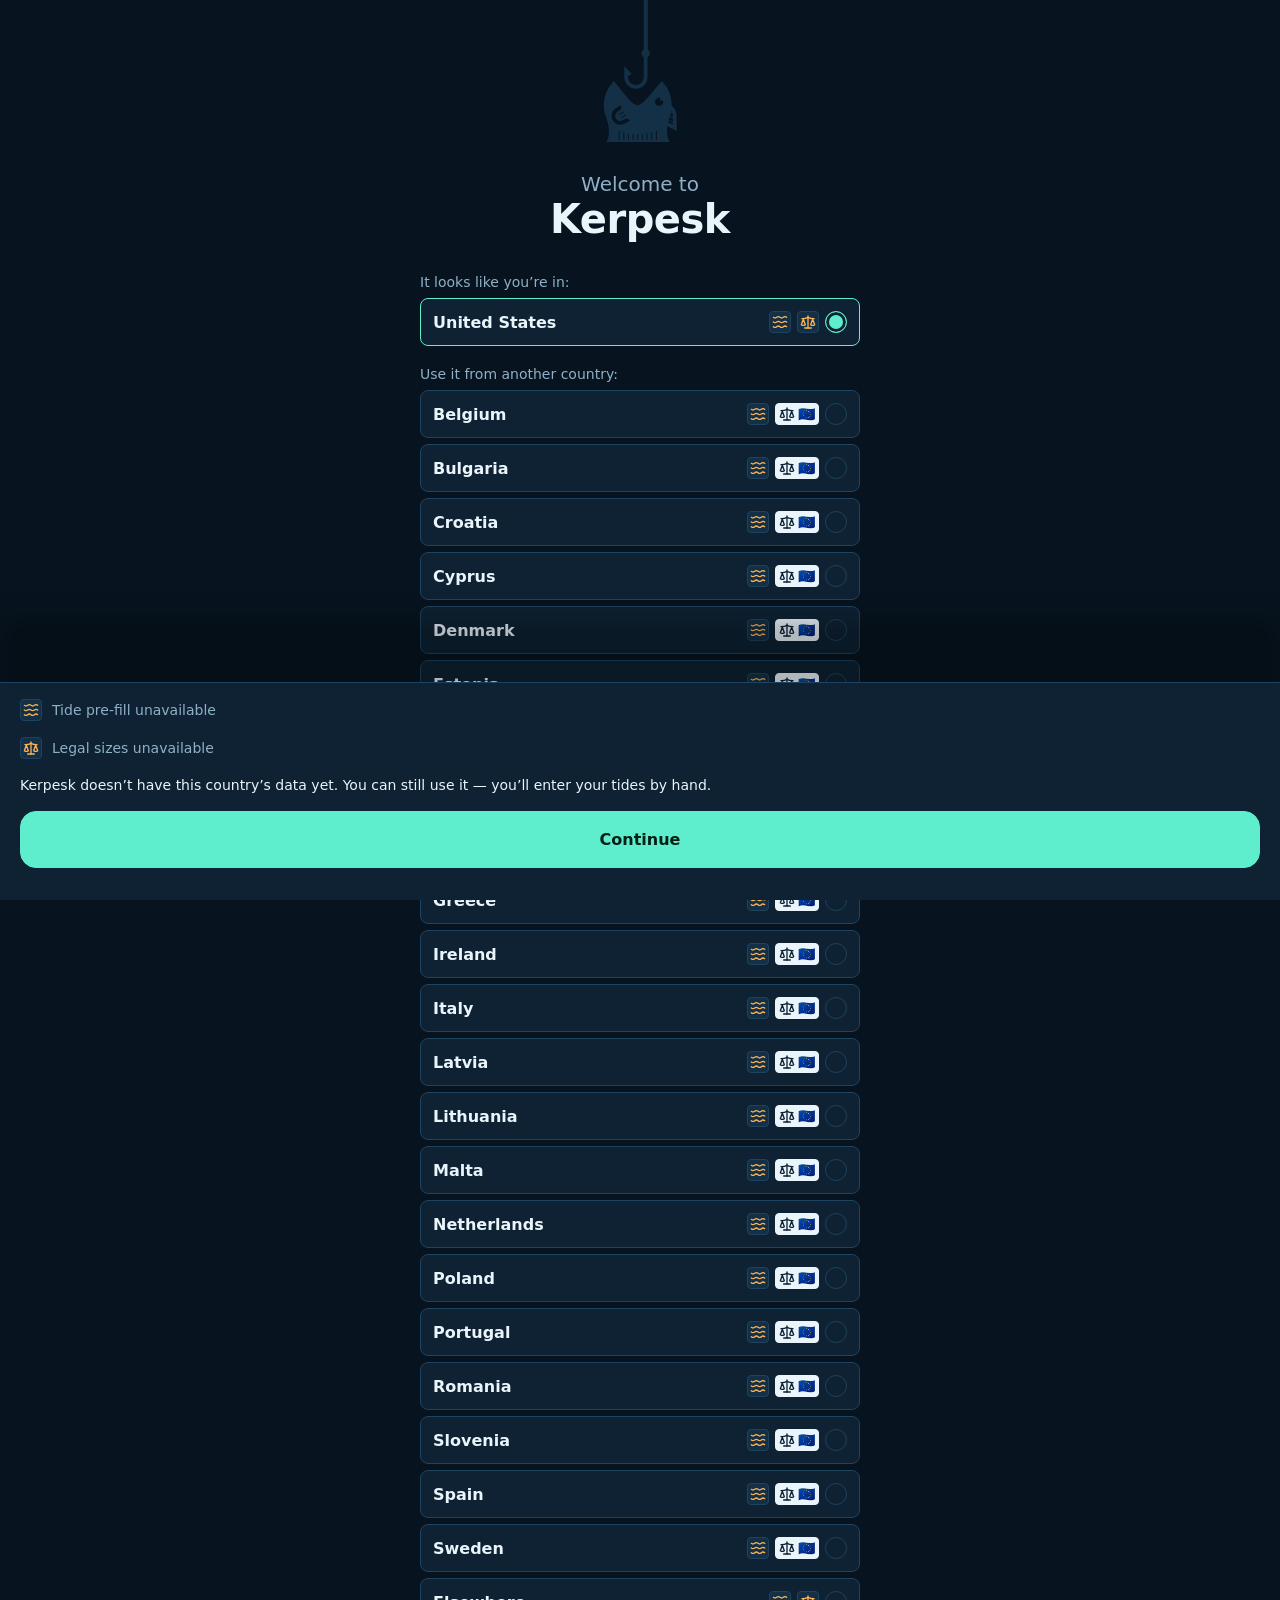
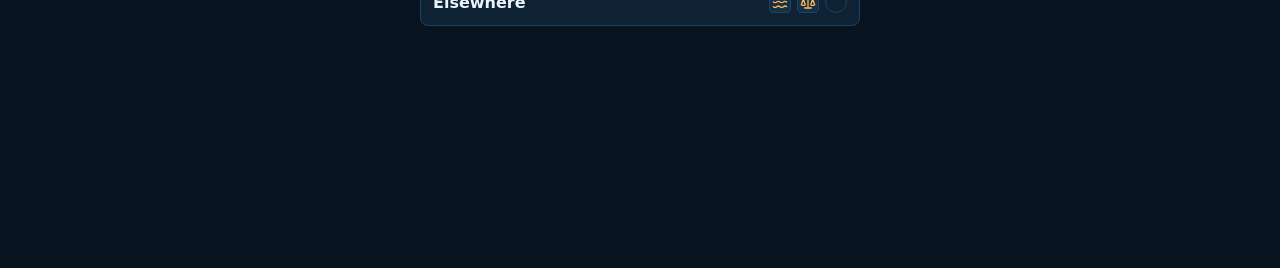
==== commit 67dd0e6b: "Kerpesk 3.3 : vingt-deux pays Un ecran d'accueil devine le pays au fuseau horaire et annonce ce que " ====
--- a/pages/app/index.html
+++ b/pages/app/index.html
@@ -19,8 +19,8 @@
       media="(device-width: 390px) and (device-height: 844px) and (-webkit-device-pixel-ratio: 3) and (orientation: portrait)"
     />
     <title>Kerpesk — Carnet de pêche</title>
-    <script type="module" crossorigin src="./assets/index-D0KcK35O.js"></script>
-    <link rel="stylesheet" crossorigin href="./assets/index-Dh51hYew.css">
+    <script type="module" crossorigin src="./assets/index-6_AXsYcb.js"></script>
+    <link rel="stylesheet" crossorigin href="./assets/index-CYUsZow9.css">
   <link rel="manifest" href="./manifest.webmanifest"><script id="vite-plugin-pwa:register-sw" src="./registerSW.js"></script></head>
   <body>
     <div id="root"></div>
--- a/pages/app/assets/index-CYUsZow9.css
+++ b/pages/app/assets/index-CYUsZow9.css
@@ -0,0 +1 @@
+.leaflet-pane,.leaflet-tile,.leaflet-marker-icon,.leaflet-marker-shadow,.leaflet-tile-container,.leaflet-pane>svg,.leaflet-pane>canvas,.leaflet-zoom-box,.leaflet-image-layer,.leaflet-layer{position:absolute;top:0;left:0}.leaflet-container{overflow:hidden}.leaflet-tile,.leaflet-marker-icon,.leaflet-marker-shadow{-webkit-user-select:none;user-select:none;-webkit-user-drag:none}.leaflet-tile::selection{background:0 0}.leaflet-safari .leaflet-tile{image-rendering:-webkit-optimize-contrast}.leaflet-safari .leaflet-tile-container{-webkit-transform-origin:0 0;width:1600px;height:1600px}.leaflet-marker-icon,.leaflet-marker-shadow{display:block}.leaflet-container .leaflet-overlay-pane svg{max-width:none!important;max-height:none!important}.leaflet-container .leaflet-marker-pane img,.leaflet-container .leaflet-shadow-pane img,.leaflet-container .leaflet-tile-pane img,.leaflet-container img.leaflet-image-layer,.leaflet-container .leaflet-tile{width:auto;padding:0;max-width:none!important;max-height:none!important}.leaflet-container img.leaflet-tile{mix-blend-mode:plus-lighter}.leaflet-container.leaflet-touch-zoom{-ms-touch-action:pan-x pan-y;touch-action:pan-x pan-y}.leaflet-container.leaflet-touch-drag{-ms-touch-action:pinch-zoom;touch-action:none;touch-action:pinch-zoom}.leaflet-container.leaflet-touch-drag.leaflet-touch-zoom{-ms-touch-action:none;touch-action:none}.leaflet-container{-webkit-tap-highlight-color:transparent}.leaflet-container a{-webkit-tap-highlight-color:#33b5e566}.leaflet-tile{filter:inherit;visibility:hidden}.leaflet-tile-loaded{visibility:inherit}.leaflet-zoom-box{box-sizing:border-box;z-index:800;width:0;height:0}.leaflet-overlay-pane svg{-moz-user-select:none}.leaflet-pane{z-index:400}.leaflet-tile-pane{z-index:200}.leaflet-overlay-pane{z-index:400}.leaflet-shadow-pane{z-index:500}.leaflet-marker-pane{z-index:600}.leaflet-tooltip-pane{z-index:650}.leaflet-popup-pane{z-index:700}.leaflet-map-pane canvas{z-index:100}.leaflet-map-pane svg{z-index:200}.leaflet-vml-shape{width:1px;height:1px}.lvml{behavior:url(#default#VML);display:inline-block;position:absolute}.leaflet-control{z-index:800;pointer-events:visiblePainted;pointer-events:auto;position:relative}.leaflet-top,.leaflet-bottom{z-index:1000;pointer-events:none;position:absolute}.leaflet-top{top:0}.leaflet-right{right:0}.leaflet-bottom{bottom:0}.leaflet-left{left:0}.leaflet-control{float:left;clear:both}.leaflet-right .leaflet-control{float:right}.leaflet-top .leaflet-control{margin-top:10px}.leaflet-bottom .leaflet-control{margin-bottom:10px}.leaflet-left .leaflet-control{margin-left:10px}.leaflet-right .leaflet-control{margin-right:10px}.leaflet-fade-anim .leaflet-popup{opacity:0;transition:opacity .2s linear}.leaflet-fade-anim .leaflet-map-pane .leaflet-popup{opacity:1}.leaflet-zoom-animated{transform-origin:0 0}svg.leaflet-zoom-animated{will-change:transform}.leaflet-zoom-anim .leaflet-zoom-animated{-webkit-transition:-webkit-transform .25s cubic-bezier(0,0,.25,1);-moz-transition:-moz-transform .25s cubic-bezier(0,0,.25,1);transition:transform .25s cubic-bezier(0,0,.25,1)}.leaflet-zoom-anim .leaflet-tile,.leaflet-pan-anim .leaflet-tile{transition:none}.leaflet-zoom-anim .leaflet-zoom-hide{visibility:hidden}.leaflet-interactive{cursor:pointer}.leaflet-grab{cursor:-webkit-grab;cursor:-moz-grab;cursor:grab}.leaflet-crosshair,.leaflet-crosshair .leaflet-interactive{cursor:crosshair}.leaflet-popup-pane,.leaflet-control{cursor:auto}.leaflet-dragging .leaflet-grab,.leaflet-dragging .leaflet-grab .leaflet-interactive,.leaflet-dragging .leaflet-marker-draggable{cursor:move;cursor:-webkit-grabbing;cursor:-moz-grabbing;cursor:grabbing}.leaflet-marker-icon,.leaflet-marker-shadow,.leaflet-image-layer,.leaflet-pane>svg path,.leaflet-tile-container{pointer-events:none}.leaflet-marker-icon.leaflet-interactive,.leaflet-image-layer.leaflet-interactive,.leaflet-pane>svg path.leaflet-interactive,svg.leaflet-image-layer.leaflet-interactive path{pointer-events:visiblePainted;pointer-events:auto}.leaflet-container{outline-offset:1px;background:#ddd}.leaflet-container a{color:#0078a8}.leaflet-zoom-box{background:#ffffff80;border:2px dotted #38f}.leaflet-container{font-family:Helvetica Neue,Arial,Helvetica,sans-serif;font-size:.75rem;line-height:1.5}.leaflet-bar{border-radius:4px;box-shadow:0 1px 5px #000000a6}.leaflet-bar a{text-align:center;color:#000;background-color:#fff;border-bottom:1px solid #ccc;width:26px;height:26px;line-height:26px;text-decoration:none;display:block}.leaflet-bar a,.leaflet-control-layers-toggle{background-position:50%;background-repeat:no-repeat;display:block}.leaflet-bar a:hover,.leaflet-bar a:focus{background-color:#f4f4f4}.leaflet-bar a:first-child{border-top-left-radius:4px;border-top-right-radius:4px}.leaflet-bar a:last-child{border-bottom:none;border-bottom-right-radius:4px;border-bottom-left-radius:4px}.leaflet-bar a.leaflet-disabled{cursor:default;color:#bbb;background-color:#f4f4f4}.leaflet-touch .leaflet-bar a{width:30px;height:30px;line-height:30px}.leaflet-touch .leaflet-bar a:first-child{border-top-left-radius:2px;border-top-right-radius:2px}.leaflet-touch .leaflet-bar a:last-child{border-bottom-right-radius:2px;border-bottom-left-radius:2px}.leaflet-control-zoom-in,.leaflet-control-zoom-out{text-indent:1px;font:700 18px Lucida Console,Monaco,monospace}.leaflet-touch .leaflet-control-zoom-in,.leaflet-touch .leaflet-control-zoom-out{font-size:22px}.leaflet-control-layers{background:#fff;border-radius:5px;box-shadow:0 1px 5px #0006}.leaflet-control-layers-toggle{background-image:url([data-uri]);width:36px;height:36px}.leaflet-retina .leaflet-control-layers-toggle{background-image:url([data-uri]);background-size:26px 26px}.leaflet-touch .leaflet-control-layers-toggle{width:44px;height:44px}.leaflet-control-layers .leaflet-control-layers-list,.leaflet-control-layers-expanded .leaflet-control-layers-toggle{display:none}.leaflet-control-layers-expanded .leaflet-control-layers-list{display:block;position:relative}.leaflet-control-layers-expanded{color:#333;background:#fff;padding:6px 10px 6px 6px}.leaflet-control-layers-scrollbar{padding-right:5px;overflow:hidden scroll}.leaflet-control-layers-selector{margin-top:2px;position:relative;top:1px}.leaflet-control-layers label{font-size:1.08333em;display:block}.leaflet-control-layers-separator{border-top:1px solid #ddd;height:0;margin:5px -10px 5px -6px}.leaflet-default-icon-path{background-image:url([data-uri])}.leaflet-container .leaflet-control-attribution{background:#fffc;margin:0}.leaflet-control-attribution,.leaflet-control-scale-line{color:#333;padding:0 5px;line-height:1.4}.leaflet-control-attribution a{text-decoration:none}.leaflet-control-attribution a:hover,.leaflet-control-attribution a:focus{text-decoration:underline}.leaflet-attribution-flag{width:1em;height:.6669em;vertical-align:baseline!important;display:inline!important}.leaflet-left .leaflet-control-scale{margin-left:5px}.leaflet-bottom .leaflet-control-scale{margin-bottom:5px}.leaflet-control-scale-line{white-space:nowrap;box-sizing:border-box;text-shadow:1px 1px #fff;background:#fffc;border:2px solid #777;border-top:none;padding:2px 5px 1px;line-height:1.1}.leaflet-control-scale-line:not(:first-child){border-top:2px solid #777;border-bottom:none;margin-top:-2px}.leaflet-control-scale-line:not(:first-child):not(:last-child){border-bottom:2px solid #777}.leaflet-touch .leaflet-control-attribution,.leaflet-touch .leaflet-control-layers,.leaflet-touch .leaflet-bar{box-shadow:none}.leaflet-touch .leaflet-control-layers,.leaflet-touch .leaflet-bar{background-clip:padding-box;border:2px solid #0003}.leaflet-popup{text-align:center;margin-bottom:20px;position:absolute}.leaflet-popup-content-wrapper{text-align:left;border-radius:12px;padding:1px}.leaflet-popup-content{min-height:1px;margin:13px 24px 13px 20px;font-size:1.08333em;line-height:1.3}.leaflet-popup-content p{margin:1.3em 0}.leaflet-popup-tip-container{pointer-events:none;width:40px;height:20px;margin-top:-1px;margin-left:-20px;position:absolute;left:50%;overflow:hidden}.leaflet-popup-tip{pointer-events:auto;width:17px;height:17px;margin:-10px auto 0;padding:1px;transform:rotate(45deg)}.leaflet-popup-content-wrapper,.leaflet-popup-tip{color:#333;background:#fff;box-shadow:0 3px 14px #0006}.leaflet-container a.leaflet-popup-close-button{text-align:center;color:#757575;background:0 0;border:none;width:24px;height:24px;font:16px/24px Tahoma,Verdana,sans-serif;text-decoration:none;position:absolute;top:0;right:0}.leaflet-container a.leaflet-popup-close-button:hover,.leaflet-container a.leaflet-popup-close-button:focus{color:#585858}.leaflet-popup-scrolled{overflow:auto}.leaflet-oldie .leaflet-popup-content-wrapper{-ms-zoom:1}.leaflet-oldie .leaflet-popup-tip{-ms-filter:"progid:DXImageTransform.Microsoft.Matrix(M11=0.70710678, M12=0.70710678, M21=-0.70710678, M22=0.70710678)";width:24px;filter:progid:DXImageTransform.Microsoft.Matrix(M11=.707107, M12=.707107, M21=-.707107, M22=.707107);margin:0 auto}.leaflet-oldie .leaflet-control-zoom,.leaflet-oldie .leaflet-control-layers,.leaflet-oldie .leaflet-popup-content-wrapper,.leaflet-oldie .leaflet-popup-tip{border:1px solid #999}.leaflet-div-icon{background:#fff;border:1px solid #666}.leaflet-tooltip{color:#222;white-space:nowrap;-webkit-user-select:none;user-select:none;pointer-events:none;background-color:#fff;border:1px solid #fff;border-radius:3px;padding:6px;position:absolute;box-shadow:0 1px 3px #0006}.leaflet-tooltip.leaflet-interactive{cursor:pointer;pointer-events:auto}.leaflet-tooltip-top:before,.leaflet-tooltip-bottom:before,.leaflet-tooltip-left:before,.leaflet-tooltip-right:before{pointer-events:none;content:"";background:0 0;border:6px solid #0000;position:absolute}.leaflet-tooltip-bottom{margin-top:6px}.leaflet-tooltip-top{margin-top:-6px}.leaflet-tooltip-bottom:before,.leaflet-tooltip-top:before{margin-left:-6px;left:50%}.leaflet-tooltip-top:before{border-top-color:#fff;margin-bottom:-12px;bottom:0}.leaflet-tooltip-bottom:before{border-bottom-color:#fff;margin-top:-12px;margin-left:-6px;top:0}.leaflet-tooltip-left{margin-left:-6px}.leaflet-tooltip-right{margin-left:6px}.leaflet-tooltip-left:before,.leaflet-tooltip-right:before{margin-top:-6px;top:50%}.leaflet-tooltip-left:before{border-left-color:#fff;margin-right:-12px;right:0}.leaflet-tooltip-right:before{border-right-color:#fff;margin-left:-12px;left:0}@media print{.leaflet-control{-webkit-print-color-adjust:exact;print-color-adjust:exact}}.leaflet-cluster-anim .leaflet-marker-icon,.leaflet-cluster-anim .leaflet-marker-shadow{-webkit-transition:-webkit-transform .3s ease-out,opacity .3s ease-in;-o-transition:-o-transform .3s ease-out, opacity .3s ease-in;-moz-transition:-moz-transform .3s ease-out,opacity .3s ease-in;transition:transform .3s ease-out,opacity .3s ease-in}.leaflet-cluster-spider-leg{-webkit-transition:-webkit-stroke-dashoffset .3s ease-out,-webkit-stroke-opacity .3s ease-in;-o-transition:-o-stroke-dashoffset .3s ease-out, -o-stroke-opacity .3s ease-in;-moz-transition:-moz-stroke-dashoffset .3s ease-out,-moz-stroke-opacity .3s ease-in;transition:stroke-dashoffset .3s ease-out,stroke-opacity .3s ease-in}:root{--bg:#07141f;--surface:#0e2233;--surface-2:#143046;--line:#1e4360;--text:#eaf4fb;--muted:#8fb0c6;--accent:#5eeecd;--accent-dim:#266157;--warn:#ffb454;--danger:#ff6b6b;--radius:14px;--lightningcss-light: ;--lightningcss-dark:initial;color-scheme:dark}*{box-sizing:border-box;-webkit-tap-highlight-color:transparent}html,body,#root{min-height:100%}@supports (height:100dvh){html,body,#root{min-height:100dvh}}html{background:var(--bg)}body{background:var(--bg);color:var(--text);overscroll-behavior-y:none;margin:0;font-family:-apple-system,BlinkMacSystemFont,Segoe UI,system-ui,sans-serif;font-size:15px}.app{flex-direction:column;max-width:560px;min-height:100%;margin:0 auto;display:flex}.screen{padding:16px 16px calc(104px + env(safe-area-inset-bottom));flex:1}.topbar{z-index:10;padding:calc(12px + env(safe-area-inset-top)) 16px 12px;background:var(--bg);border-bottom:1px solid var(--line);justify-content:space-between;align-items:center;gap:12px;display:flex;position:sticky;top:0}.topbar h1{letter-spacing:.04em;text-transform:uppercase;margin:0;font-size:17px}.topbar-actions{gap:8px;display:flex}.topbar-back{align-items:center;gap:12px;display:flex}.capsule-badges{background:var(--surface);border:1px solid var(--line);color:inherit;font:inherit;font-variant-numeric:tabular-nums;cursor:pointer;border-radius:10px;flex-shrink:0;align-items:center;gap:6px;padding:6px 10px;font-weight:600;display:flex}.capsule-badges svg{color:var(--accent)}.capsule-badges:active{background:var(--surface-2)}.profil-lien{min-width:0;color:inherit;cursor:pointer;background:0 0;border:0;align-items:center;gap:10px;padding:0;display:flex}.profil-lien h1{text-overflow:ellipsis;white-space:nowrap;overflow:hidden}.profil-lien:active{opacity:.6}.avatar{object-fit:cover;background:var(--surface-2);border:1px solid var(--line);border-radius:50%;flex-shrink:0}.avatar.placeholder{letter-spacing:.04em;color:var(--accent);background:var(--surface-2);justify-content:center;align-items:center;font-weight:700;display:flex}.avatar.placeholder.vide{border:1.5px dashed var(--accent-dim);background:#5eeecd12}.profil-hero{flex-direction:column;align-items:center;padding:8px 0 4px;display:flex}.avatar-edit{cursor:pointer;background:0 0;border:0;border-radius:50%;padding:0;position:relative}.avatar-badge{background:var(--accent);color:#052015;border:3px solid var(--bg);border-radius:50%;justify-content:center;align-items:center;width:32px;height:32px;display:flex;position:absolute;bottom:0;right:0}.section-head{justify-content:space-between;align-items:baseline;gap:12px;display:flex}.section-head h2{margin-bottom:10px}.lien{color:var(--accent);cursor:pointer;background:0 0;border:0;padding:0;font-size:12px;font-weight:600}.lien:active{opacity:.6}.credit{text-align:center;color:var(--muted);opacity:.7;margin:28px 0 0;font-size:12px;line-height:1.5}.aide{color:var(--muted);margin:0;font-size:13px;line-height:1.45}.accordeon{border:0;border-bottom:1px solid var(--line);width:100%;color:var(--muted);letter-spacing:.08em;text-transform:uppercase;cursor:pointer;background:0 0;align-items:center;gap:8px;margin-bottom:10px;padding:8px 2px;font-size:12px;font-weight:600;display:flex}.accordeon:active{color:var(--text)}.accordeon .titre{text-align:left;flex:1}.accordeon .compteur{font-variant-numeric:tabular-nums;letter-spacing:0}.accordeon .compteur.complet{color:var(--accent)}.accordeon .chevron{flex-shrink:0;transition:transform .18s}.accordeon .chevron.ferme{transform:rotate(-90deg)}.onglets{background:var(--surface);border:1px solid var(--line);border-radius:12px;gap:4px;margin-bottom:10px;padding:4px;display:flex}.onglets button{min-width:0;color:var(--muted);cursor:pointer;background:0 0;border:0;border-radius:9px;flex:1;padding:9px 6px;font-size:12px;font-weight:600;line-height:1.2;transition:background .15s,color .15s}.onglets button.actif{background:var(--accent-dim);color:var(--accent)}.jauge{background:var(--surface-2);border:1px solid var(--line);border-radius:4px;height:8px;overflow:hidden}.jauge-fill{background:linear-gradient(90deg, var(--accent-dim), var(--accent));height:100%}.badge-row{opacity:.55;align-items:center}.badge-row.obtenu{opacity:1;border-color:var(--accent-dim)}.badge-icon{background:var(--surface-2);border:1px solid var(--line);width:42px;height:42px;color:var(--muted);border-radius:12px;flex-shrink:0;justify-content:center;align-items:center;display:flex}.badge-row.obtenu .badge-icon{border-color:var(--accent-dim);color:var(--accent);background:#5eeecd24}.badge-titre{font-size:14px;font-weight:600;line-height:1.25}.badge-row .meta{white-space:normal}.app:after{content:"";z-index:15;pointer-events:none;background:linear-gradient(to top, var(--bg) 32%, #07141f00);height:100px;position:fixed;bottom:0;left:0;right:0}.nav{bottom:calc(14px + env(safe-area-inset-bottom));z-index:20;background:var(--accent);border-radius:999px;align-items:center;width:calc(100% - 28px);max-width:400px;height:62px;margin:0 auto;padding:0 6px;display:flex;position:fixed;left:0;right:0;box-shadow:0 12px 32px #00000080,0 2px 8px #00000059}.nav button{min-width:0;height:100%;color:var(--accent-dim);opacity:.55;cursor:pointer;background:0 0;border:0;flex:1;justify-content:center;align-items:center;padding:0;display:flex}.nav button.active{opacity:1}.nav .nav-icone{border-radius:13px;justify-content:center;align-items:center;width:44px;height:38px;transition:background .18s,transform .15s;display:flex;position:relative}.nav button.active .nav-icone{background:#2661572e}.nav button:active .nav-icone{transform:scale(.9)}.nav button.centre{opacity:1;color:var(--accent)}.nav button.centre .nav-icone{background:var(--accent-dim)}.nav .dot{background:var(--warn);border:2.5px solid var(--accent);border-radius:50%;width:12px;height:12px;position:absolute;top:-3px;right:-3px}.kpi-grid{grid-template-columns:repeat(2,1fr);gap:10px;display:grid}.kpi{background:var(--surface);border:1px solid var(--line);border-radius:var(--radius);padding:12px}.kpi.wide{grid-column:span 2}.kpi-lien{text-align:left;width:100%;color:inherit;font:inherit;cursor:pointer;display:block;position:relative}.kpi-lien:active{background:var(--surface-2)}.kpi-pied{border-top:1px solid var(--line);color:var(--muted);justify-content:space-between;align-items:center;gap:8px;margin-top:12px;padding-top:10px;font-size:13px;display:flex}.kpi-pied svg{flex-shrink:0}.toasts{left:0;right:0;bottom:calc(90px + env(safe-area-inset-bottom));z-index:25;pointer-events:none;flex-direction:column;gap:8px;width:calc(100% - 28px);max-width:400px;margin:0 auto;display:flex;position:fixed}.toast{border:1px solid var(--accent-dim);background:var(--surface);width:100%;color:var(--text);text-align:left;font:inherit;cursor:pointer;pointer-events:auto;border-radius:16px;align-items:center;gap:12px;padding:12px 14px;animation:.28s toast-entree;display:flex;box-shadow:0 10px 28px #00000080}@keyframes toast-entree{0%{opacity:0;transform:translateY(14px)}}@media (prefers-reduced-motion:reduce){.toast{animation:none}}.toast-icone{border:1px solid var(--accent-dim);width:40px;height:40px;color:var(--accent);background:#5eeecd24;border-radius:12px;flex-shrink:0;justify-content:center;align-items:center;display:flex}.toast-texte{flex-direction:column;min-width:0;display:flex}.toast-titre{letter-spacing:.08em;text-transform:uppercase;color:var(--accent);font-size:10px;font-weight:700}.toast-badge{margin-top:2px;font-size:14px;font-weight:600;line-height:1.25}.kpi .label{letter-spacing:.06em;text-transform:uppercase;color:var(--muted);align-items:center;gap:7px;font-size:11px;display:flex}.kpi .label svg{color:var(--accent);flex-shrink:0}.kpi .value{margin-top:6px;font-size:26px;font-weight:700;line-height:1.1}.kpi .value.sm{font-size:17px}.kpi .hint{color:var(--muted);margin-top:2px;font-size:12px}.card{background:var(--surface);border:1px solid var(--line);border-radius:var(--radius);padding:14px}section{margin-top:22px}section>h2,.section-head h2{letter-spacing:.08em;text-transform:uppercase;color:var(--muted);margin:0 0 10px;font-size:12px}table{border-collapse:collapse;width:100%;font-size:13px}th,td{text-align:right;border-bottom:1px solid var(--line);padding:8px 6px}th{letter-spacing:.06em;text-transform:uppercase;color:var(--muted);font-size:10px;font-weight:600}th:first-child,td:first-child{text-align:left}tr:last-child td{border-bottom:0}td.zero{color:#3a5f7a}.scroll-x{-webkit-overflow-scrolling:touch;overflow-x:auto}.card.scroll-x{padding-left:0;padding-right:0}.scroll-x th:first-child,.scroll-x td:first-child{padding-left:14px}.scroll-x th:last-child,.scroll-x td:last-child{padding-right:14px}.scroll-x th,.scroll-x td{white-space:nowrap}.scroll-x td:first-child{padding-right:14px}.scroll-x th:first-child,.scroll-x td:first-child{z-index:1;background:var(--surface);box-shadow:1px 0 0 var(--line);position:sticky;left:0}.etat-maree{font-variant-numeric:tabular-nums;align-items:center;gap:4px;display:inline-flex}.etat-maree svg{color:var(--accent);flex-shrink:0}.bar-row{grid-template-columns:1fr auto;align-items:center;gap:8px;margin-bottom:10px;display:grid}.bar-row:last-child{margin-bottom:0}.bar-label{font-size:13px}.bar-track{background:var(--surface-2);border-radius:3px;grid-column:1/-1;height:6px;overflow:hidden}.bar-fill{background:linear-gradient(90deg, var(--accent-dim), var(--accent));border-radius:3px;height:100%}.bar-meta{color:var(--muted);white-space:nowrap;font-size:12px}button{font:inherit}.btn{border:1px solid var(--line);background:var(--surface-2);color:var(--text);cursor:pointer;border-radius:12px;justify-content:center;align-items:center;gap:8px;padding:12px 16px;font-weight:600;display:inline-flex}.btn.primary{background:var(--accent);border-color:var(--accent);color:#052015}.btn.danger{border-color:var(--danger);color:var(--danger);background:0 0}.btn.ghost{background:0 0}.btn.block{width:100%}.btn.big{border-radius:16px;padding:18px;font-size:16px}.btn:disabled{opacity:.45;cursor:not-allowed}.icon-btn{border:1px solid var(--line);background:var(--surface);width:36px;height:36px;color:var(--muted);cursor:pointer;border-radius:10px;justify-content:center;align-items:center;display:inline-flex}.list{flex-direction:column;gap:8px;display:flex}.row{background:var(--surface);border:1px solid var(--line);border-radius:var(--radius);align-items:center;gap:12px;padding:12px;display:flex}.row .grow{flex:1;min-width:0}.row .title{text-overflow:ellipsis;white-space:nowrap;font-weight:600;overflow:hidden}.row .meta{color:var(--muted);margin-top:2px;font-size:12px}.badge{background:var(--surface-2);border:1px solid var(--line);color:var(--muted);border-radius:999px;padding:3px 8px;font-size:11px;font-weight:600;display:inline-block}.badge.accent{border-color:var(--accent-dim);color:var(--accent);background:#5eeecd1f}.row.as-button{text-align:left;width:100%;color:inherit;font:inherit;cursor:pointer}.row.as-button:active{background:var(--surface-2)}.detail-head{align-items:center;gap:12px;margin-bottom:16px;display:flex}.detail-title{font-size:17px;font-weight:700;line-height:1.2}button.detail-title.modifiable{color:inherit;font:inherit;text-align:left;cursor:pointer;background:0 0;border:0;align-items:center;gap:8px;padding:0;font-size:17px;font-weight:700;display:flex}button.detail-title.modifiable svg{color:var(--muted);flex-shrink:0}button.detail-title.modifiable:active{opacity:.6}.detail-sub{color:var(--muted);margin-top:2px;font-size:12px}.detail-sub:first-letter{text-transform:uppercase}.kv{grid-template-columns:auto 1fr;gap:9px 16px;font-size:13px;display:grid}.kv .k{color:var(--muted);white-space:nowrap}.kv .v{text-align:right;font-weight:600}.empty{text-align:center;color:var(--muted);padding:32px 16px;font-size:14px}.credit .version{opacity:.6;font-variant-numeric:tabular-nums;margin-top:6px;display:inline-block}.init{flex-direction:column;min-height:100vh;display:flex}@supports (height:100dvh){.init{min-height:100dvh}}.init-corps{flex:1;width:100%;max-width:480px;margin:0 auto;padding:24px 20px}.init-corps.accueil{padding-top:0}.init-enseigne{text-align:center;margin:0 0 32px}.init-enseigne img{width:auto;height:142px}.init-enseigne p{color:var(--muted);margin:26px 0 0;font-size:20px}.init-enseigne h1{letter-spacing:-.5px;margin:0;font-size:40px}.init-label{color:var(--muted);margin:20px 0 8px;font-size:14px}.init-titre{margin:8px 0 12px;font-size:28px;line-height:1.15}.init-texte{color:var(--muted);margin:0 0 12px;font-size:14px;line-height:1.5}.sheet.decharge h2{font-size:22px}.init-decharge{margin:0 0 12px;font-size:14px;line-height:1.5}.init-liste{flex-direction:column;gap:6px;display:flex}.init-pays>.grow{flex:1}.init-pays{border:1px solid var(--line);background:var(--surface);width:100%;min-height:48px;color:var(--text);text-align:left;cursor:pointer;border-radius:8px;align-items:center;gap:6px;padding:0 12px;font-size:16px;font-weight:600;display:flex}.init-pays.fige{cursor:default}.init-pays.actif{border-color:var(--accent)}.init-case{border:1.5px solid var(--line);border-radius:50%;flex:none;width:22px;height:22px}.init-pays.actif .init-case{border-color:var(--accent);background:var(--accent);box-shadow:inset 0 0 0 3px var(--surface)}.init-pastille{border:1px solid var(--line);background:var(--surface-2);color:var(--warn);border-radius:4px;align-items:center;gap:3px;padding:2px;display:inline-flex}.init-pastille.acquise{color:var(--accent)}.init-pastille.juridique.acquise{border-color:var(--text);background:var(--text);color:var(--surface);padding:2px 3px}.init-drapeau{font-size:14px;line-height:1}.init-legende{color:var(--muted);align-items:center;gap:10px;margin:0;font-size:14px;line-height:1.45;display:flex}.init-avertissement{margin:0;font-size:14px;line-height:1.45}.init-legende .init-pastille{flex:none}.init-pied{padding:16px 20px calc(32px + env(safe-area-inset-bottom));border-top:1px solid var(--line);background:var(--surface);flex-direction:column;gap:16px;display:flex;position:sticky;bottom:0;box-shadow:0 -66px 22px #00000040}.init-rang{color:var(--accent);align-items:center;gap:12px;font-size:13px;font-weight:700;display:flex}.init-passer{color:var(--accent);font:inherit;text-transform:uppercase;cursor:pointer;background:0 0;border:0;padding:0;text-decoration:underline}.init-rang>.grow{flex:1}.init-retour{background:0 0;border-color:#0000;flex:none;margin-left:-8px}.init-bloc-leurre{position:relative}.init-bloc-leurre+.init-bloc-leurre{margin-top:12px}.init-bloc-leurre.avec-croix{padding-top:52px}.init-fermer{color:var(--muted);background:0 0;border-color:#0000;position:absolute;top:8px;right:8px}.init-actions-leurre{gap:8px;margin-top:12px;display:flex}.init-actions-leurre .grow{flex:1}.init-enregistres{flex-direction:column;gap:8px;display:flex}.init-enregistre{color:var(--muted);font-size:14px}.init-emplacement{align-items:center;gap:12px;margin-top:10px;display:flex}.init-emplacement-label{width:108px;color:var(--muted);letter-spacing:.4px;text-transform:uppercase;flex:none;font-size:11px;font-weight:700}.init-emplacement .btn{flex:1}.accueil-vide{flex-direction:column;gap:16px;max-width:320px;margin:0 auto;padding:0 16px;display:flex}.field{margin-bottom:12px;display:block}.field>span{letter-spacing:.06em;text-transform:uppercase;color:var(--muted);margin-bottom:5px;font-size:11px;display:block}input,select{border:1px solid var(--line);background:var(--surface-2);width:100%;color:var(--text);font:inherit;appearance:none;border-radius:12px;padding:12px}select{background-image:url("data:image/svg+xml,%3Csvg xmlns='http://www.w3.org/2000/svg' width='20' height='20' viewBox='0 0 24 24' fill='none' stroke='%238fb0c6' stroke-width='2' stroke-linecap='round' stroke-linejoin='round'%3E%3Cpath d='m6 9 6 6 6-6'/%3E%3C/svg%3E");background-position:right 10px center;background-repeat:no-repeat;padding-right:36px}input:focus,select:focus{outline:2px solid var(--accent-dim);outline-offset:1px}.field-row{grid-template-columns:1fr 1fr;gap:10px;display:grid}.mesure-leurre{gap:6px;display:flex}.mesure-leurre input{min-width:0}.mesure-leurre select{background-position:right 6px center;flex-shrink:0;width:auto;padding-left:8px;padding-right:28px}.credit-source{border-top:1px solid var(--line);opacity:.75;margin-top:10px;padding-top:10px;font-size:11px}.bandeau-conditions{background:var(--surface);border:1px solid var(--line);width:100%;color:var(--text);font:inherit;text-align:left;cursor:pointer;border-radius:12px;align-items:center;gap:9px;margin-bottom:14px;padding:11px 12px;font-size:14px;font-weight:600;display:flex}.bandeau-conditions:active{background:var(--surface-2)}.bandeau-conditions>svg:first-child{color:var(--accent);flex-shrink:0}.bandeau-conditions .grow{text-overflow:ellipsis;white-space:nowrap;flex:1;min-width:0;overflow:hidden}.bandeau-action{letter-spacing:.02em;color:var(--muted);flex-shrink:0;font-size:11px;font-weight:600}.bandeau-conditions>svg:last-child{color:var(--muted);flex-shrink:0}.historique-leurres{border-top:1px solid var(--line);margin-top:14px;padding-top:12px}.historique-titre{letter-spacing:.07em;text-transform:uppercase;color:var(--muted);margin-bottom:8px;font-size:10px;font-weight:700}.periode{border-bottom:1px solid #1e436080;grid-template-columns:auto 1fr auto;align-items:baseline;gap:10px;padding:7px 0;font-size:13px;display:grid}.periode:last-child{border-bottom:0}.periode-heure{font-variant-numeric:tabular-nums;color:var(--muted);font-size:12px}.periode-nom{text-overflow:ellipsis;white-space:nowrap;min-width:0;overflow:hidden}.periode-duree{color:var(--muted);white-space:nowrap;font-size:12px}.periode-prises,.periode.active .periode-nom{color:var(--accent);font-weight:700}.periode.active .periode-heure:before{content:"● ";color:var(--accent);font-size:9px}.autocomplete{position:relative}.autocomplete-liste{z-index:5;background:var(--surface-2);border:1px solid var(--line);border-radius:12px;max-height:190px;position:absolute;top:calc(100% + 4px);left:0;right:0;overflow-y:auto;box-shadow:0 10px 24px #00000073}.autocomplete-liste button{border:0;border-bottom:1px solid var(--line);width:100%;color:var(--text);font:inherit;text-align:left;cursor:pointer;background:0 0;justify-content:space-between;align-items:baseline;gap:12px;padding:11px 12px;display:flex}.autocomplete-liste button:last-child{border-bottom:0}.autocomplete-liste button:active{background:var(--surface);color:var(--accent)}.autocomplete-hint{color:var(--muted);font-variant-numeric:tabular-nums;flex-shrink:0;font-size:12px}.autocomplete-chevron{color:var(--muted);pointer-events:none;transition:transform .18s;position:absolute;top:13px;right:10px}.autocomplete-chevron.ouvert{transform:rotate(180deg)}.autocomplete input{padding-right:36px}.case{cursor:pointer;align-items:center;gap:10px;font-size:14px;display:flex}.case-relachee{margin-bottom:12px}.palmares-titre{letter-spacing:.06em;text-transform:uppercase;color:var(--muted);margin:12px 0 8px;font-size:11px;font-weight:700}.palmares-titre:first-child{margin-top:0}body.clavier-ouvert .nav{display:none}body.clavier-ouvert .backdrop{bottom:var(--clavier,0px)}body.clavier-ouvert .sheet{max-height:calc(90vh - var(--clavier,0px))}@supports (height:100dvh){body.clavier-ouvert .sheet{max-height:calc(90dvh - var(--clavier,0px))}}.mention-titre{color:var(--text);margin-bottom:4px;font-size:13px;font-weight:700}.mention-ligne{justify-content:space-between;gap:12px;padding:5px 0;font-size:13px;display:flex}.mention-licence{color:var(--muted)}.carte-cadre{border-radius:var(--radius);border:1px solid var(--line);position:relative;overflow:hidden}.carte{background:var(--surface-2);height:240px}.carte-voile{z-index:500;color:var(--text);font:inherit;cursor:pointer;background:#07141f59;border:0;justify-content:center;align-items:flex-end;padding-bottom:14px;font-size:12px;display:flex;position:absolute;inset:0}.carte-pin{background:var(--accent);border:2px solid var(--bg);color:var(--bg);border-radius:999px;place-content:center;font-size:12px;font-weight:700;display:grid;box-shadow:0 2px 6px #0006}.carte-pin svg{width:16px;height:16px}.leaflet-container .leaflet-control-attribution{color:var(--muted);background:#07141fbf;font-size:10px}.leaflet-container .leaflet-control-attribution a{color:var(--accent)}.photo-label{letter-spacing:.06em;text-transform:uppercase;color:var(--muted);margin-bottom:5px;font-size:11px;display:block}.photo-ajout{justify-content:center}.photo-apercu{border:1px solid var(--line);border-radius:12px;position:relative;overflow:hidden}.photo-apercu img{object-fit:cover;width:100%;max-height:240px;display:block}.photo-apercu .icon-btn{background:#07141fb8;position:absolute;top:8px;right:8px}.vignette{object-fit:cover;border-radius:10px;flex-shrink:0;width:44px;height:44px;margin-right:10px}@keyframes tourne{to{transform:rotate(1turn)}}.tourne{animation:1s linear infinite tourne}.case input[type=checkbox]{border:1.5px solid var(--line);background:var(--surface-2);border-radius:8px;flex-shrink:0;place-content:center;width:24px;height:24px;margin:0;padding:0;transition:background .15s,border-color .15s;display:grid}.case input[type=checkbox]:before{content:"";clip-path:polygon(14% 44%,0 65%,50% 100%,100% 16%,80% 0%,43% 62%);background:#052015;width:13px;height:13px;transition:transform .14s ease-in-out;transform:scale(0)}.case input[type=checkbox]:checked{background:var(--accent);border-color:var(--accent)}.case input[type=checkbox]:checked:before{transform:scale(1)}.case:has(input:checked){color:var(--accent)}.etales{flex-direction:column;gap:8px;margin-top:4px;display:flex}.etale{grid-template-columns:18px 1fr 1fr 62px;align-items:center;gap:8px;display:grid}.etale input,.etale select{padding:10px}.etale select{background-position:right 6px center;background-size:15px;padding-right:26px}.etale-rang{color:var(--muted);text-align:center;font-size:12px;font-weight:700}.etale-type{text-align:center;color:var(--accent);padding:10px 0;font-size:13px;font-weight:700}.calcule{background:var(--surface-2);border:1px solid var(--line);border-radius:12px;justify-content:space-between;align-items:baseline;gap:12px;margin-bottom:12px;padding:11px 12px;font-size:13px;font-weight:600;display:flex}.calcule-label{letter-spacing:.06em;text-transform:uppercase;color:var(--muted);font-size:11px}.calcule-absent{text-align:right;color:var(--muted);font-weight:400}.controle-taille{border:1px solid var(--line);background:var(--surface-2);width:100%;color:var(--muted);border-radius:12px;align-items:center;gap:7px;margin-bottom:12px;padding:8px 12px;font-size:12.5px;line-height:1.35;display:flex}.controle-taille svg{flex-shrink:0}.controle-taille.placeholder{opacity:.6}.controle-taille.ok{color:var(--accent);border-color:var(--accent-dim)}.controle-taille.alerte{color:var(--warn)}.controle-taille .grow{flex:1}.controle-taille-info{color:var(--muted);cursor:pointer;background:0 0;border:0;flex-shrink:0;align-items:center;gap:6px;margin-left:auto;padding:0;display:flex}.controle-taille-info.capsule{border:1px solid var(--text);background:var(--text);color:var(--surface);border-radius:6px;gap:4px;padding:1px 5px 1px 4px}.controle-taille-origine{font-size:20px;line-height:1}.liste-sources{margin:0;padding-left:18px}.liste-sources li{margin-bottom:6px;line-height:1.45}.verrou{border:1px dashed var(--line);background:#07141f80;border-radius:12px;margin-top:4px;padding:12px}.verrou-titre{letter-spacing:.07em;text-transform:uppercase;color:var(--muted);align-items:center;gap:6px;margin-bottom:10px;font-size:10px;font-weight:700;display:flex}.marque{letter-spacing:.02em;text-transform:uppercase;color:var(--warn);vertical-align:middle;background:#ffb45424;border:1px solid #ffb45466;border-radius:999px;align-items:center;gap:3px;margin-left:8px;padding:2px 7px;font-size:10px;font-weight:600;display:inline-flex}.marque.relachee{border-color:var(--accent-dim);color:var(--accent);background:#5eeecd1f}.backdrop{z-index:1000;background:#030a10b3;justify-content:center;align-items:flex-end;display:flex;position:fixed;inset:0}.sheet{width:100%;max-width:560px;max-height:90vh;padding:16px 16px calc(24px + env(safe-area-inset-bottom));background:var(--surface);border-top:1px solid var(--line);border-radius:20px 20px 0 0;overflow-y:auto}.sheet h2{margin:0;font-size:16px}@supports (height:100dvh){.sheet{max-height:90dvh}}.sheet{transition:transform .22s}.sheet-poignee{background:var(--line);border-radius:2px;width:40px;height:4px;margin:-4px auto 12px}.sheet-entete{justify-content:space-between;align-items:center;gap:12px;margin-bottom:14px;display:flex}.sheet-fermer{background:var(--surface-2);width:32px;height:32px;color:var(--muted);cursor:pointer;border:0;border-radius:50%;flex-shrink:0;justify-content:center;align-items:center;margin-left:auto;display:flex}.sheet-fermer:active{background:var(--line);color:var(--text)}.sheet-actions{grid-template-columns:1fr 1fr;gap:10px;margin-top:16px;display:grid}.session-hero{background:linear-gradient(160deg, var(--surface-2), var(--surface));border:1px solid var(--line);text-align:center;border-radius:18px;padding:20px}.session-hero .timer{font-variant-numeric:tabular-nums;letter-spacing:.02em;font-size:40px;font-weight:700}.session-hero .since{color:var(--muted);margin-top:4px;font-size:13px}.gps{border:1px solid var(--line);text-align:left;background:#07141f80;border-radius:12px;align-items:center;gap:10px;margin-top:14px;padding:12px;font-size:13px;display:flex}.gps .coords{font-variant-numeric:tabular-nums;color:var(--muted);word-break:break-all;font-size:12px}.stat-inline{gap:10px;margin-top:12px;display:flex}.stat-inline>div{background:var(--surface);border:1px solid var(--line);text-align:center;border-radius:12px;flex:1;padding:10px}.stat-inline .n{font-size:20px;font-weight:700}.stat-inline .l{letter-spacing:.06em;text-transform:uppercase;color:var(--muted);font-size:10px}.chips{flex-wrap:wrap;gap:8px;display:flex}.chip{border:1px solid var(--line);background:var(--surface-2);color:var(--muted);cursor:pointer;border-radius:999px;padding:8px 12px;font-size:13px;font-weight:600}.chip.on{border-color:var(--accent);color:var(--accent);background:#5eeecd26}.region-bassin{color:var(--muted);text-transform:none;letter-spacing:0;font-weight:400}.region-chiffres{grid-template-columns:repeat(2,1fr);gap:12px;display:grid}.region-chiffre .label{letter-spacing:.06em;text-transform:uppercase;color:var(--muted);align-items:center;gap:6px;font-size:11px;display:flex}.region-chiffre .label svg{color:var(--accent);flex-shrink:0}.region-chiffre .valeur{margin-top:3px;font-size:21px;font-weight:700}.region-chiffre .hint,.region-leurre .hint{color:var(--muted);margin-top:2px;font-size:12px}.region-leurre{border-top:1px solid var(--line);margin-top:14px;padding-top:12px}.region-leurre .label{letter-spacing:.06em;text-transform:uppercase;color:var(--muted);font-size:11px}.region-leurre .valeur{margin-top:3px;font-weight:600}.region-especes{border-top:1px solid var(--line);margin-top:14px;padding-top:4px}.montage-emplacement{align-items:center;gap:8px;display:flex}.montage-emplacement select{flex:1;min-width:0}.montage-emplacement .icon-btn{flex-shrink:0}.sous-titre{letter-spacing:.06em;text-transform:uppercase;color:var(--muted);margin:16px 0 8px;font-size:11px}.icon-btn .favori{color:var(--accent);fill:var(--accent)}.carte-montage{background:var(--surface);border:1px solid var(--line);border-radius:var(--radius);padding:12px}.carte-montage .corps{align-items:flex-start;gap:12px;display:flex}.carte-montage .grow{flex:1;min-width:0}.carte-montage .title{font-weight:600}.carte-montage .meta{color:var(--muted);margin-top:2px;font-size:12px}.carte-montage .actions{border-top:1px solid var(--line);justify-content:flex-end;gap:8px;margin-top:12px;padding-top:10px;display:flex}.carte-montage .actions .stats-montage{gap:7px;margin-right:auto;padding:7px 12px;font-size:13px}.champs-materiel{gap:10px;display:grid}.apercu-partage{justify-content:center;margin-bottom:14px;display:flex}.apercu-partage img{border:1px solid var(--line);border-radius:14px;width:auto;max-height:48vh}.case-partage{margin-bottom:14px}.backdrop-centre{align-items:center;padding:24px}.popin{background:var(--surface);border:1px solid var(--line);border-radius:18px;width:100%;max-width:420px;padding:20px;box-shadow:0 24px 60px #00000080}.popin-titre{letter-spacing:0;text-transform:none;color:var(--text);margin:0 0 10px;font-size:17px;font-weight:700}.popin-actions{grid-template-columns:1fr 1fr;gap:10px;margin-top:16px;display:grid}.case-export{margin:14px 0}.choix-photo{scrollbar-width:none;gap:8px;margin-bottom:14px;padding-bottom:4px;display:flex;overflow-x:auto}.choix-photo::-webkit-scrollbar{display:none}.choix-photo .vignette{background:var(--surface-2);cursor:pointer;border:2px solid #0000;border-radius:12px;flex-shrink:0;width:54px;height:54px;padding:0;overflow:hidden}.choix-photo .vignette img{object-fit:cover;width:100%;height:100%;display:block}.choix-photo .vignette.sans{color:var(--muted);place-content:center;display:grid}.choix-photo .vignette.actif{border-color:var(--accent)}.choix-photo .vignette.actif.sans{color:var(--accent)}
